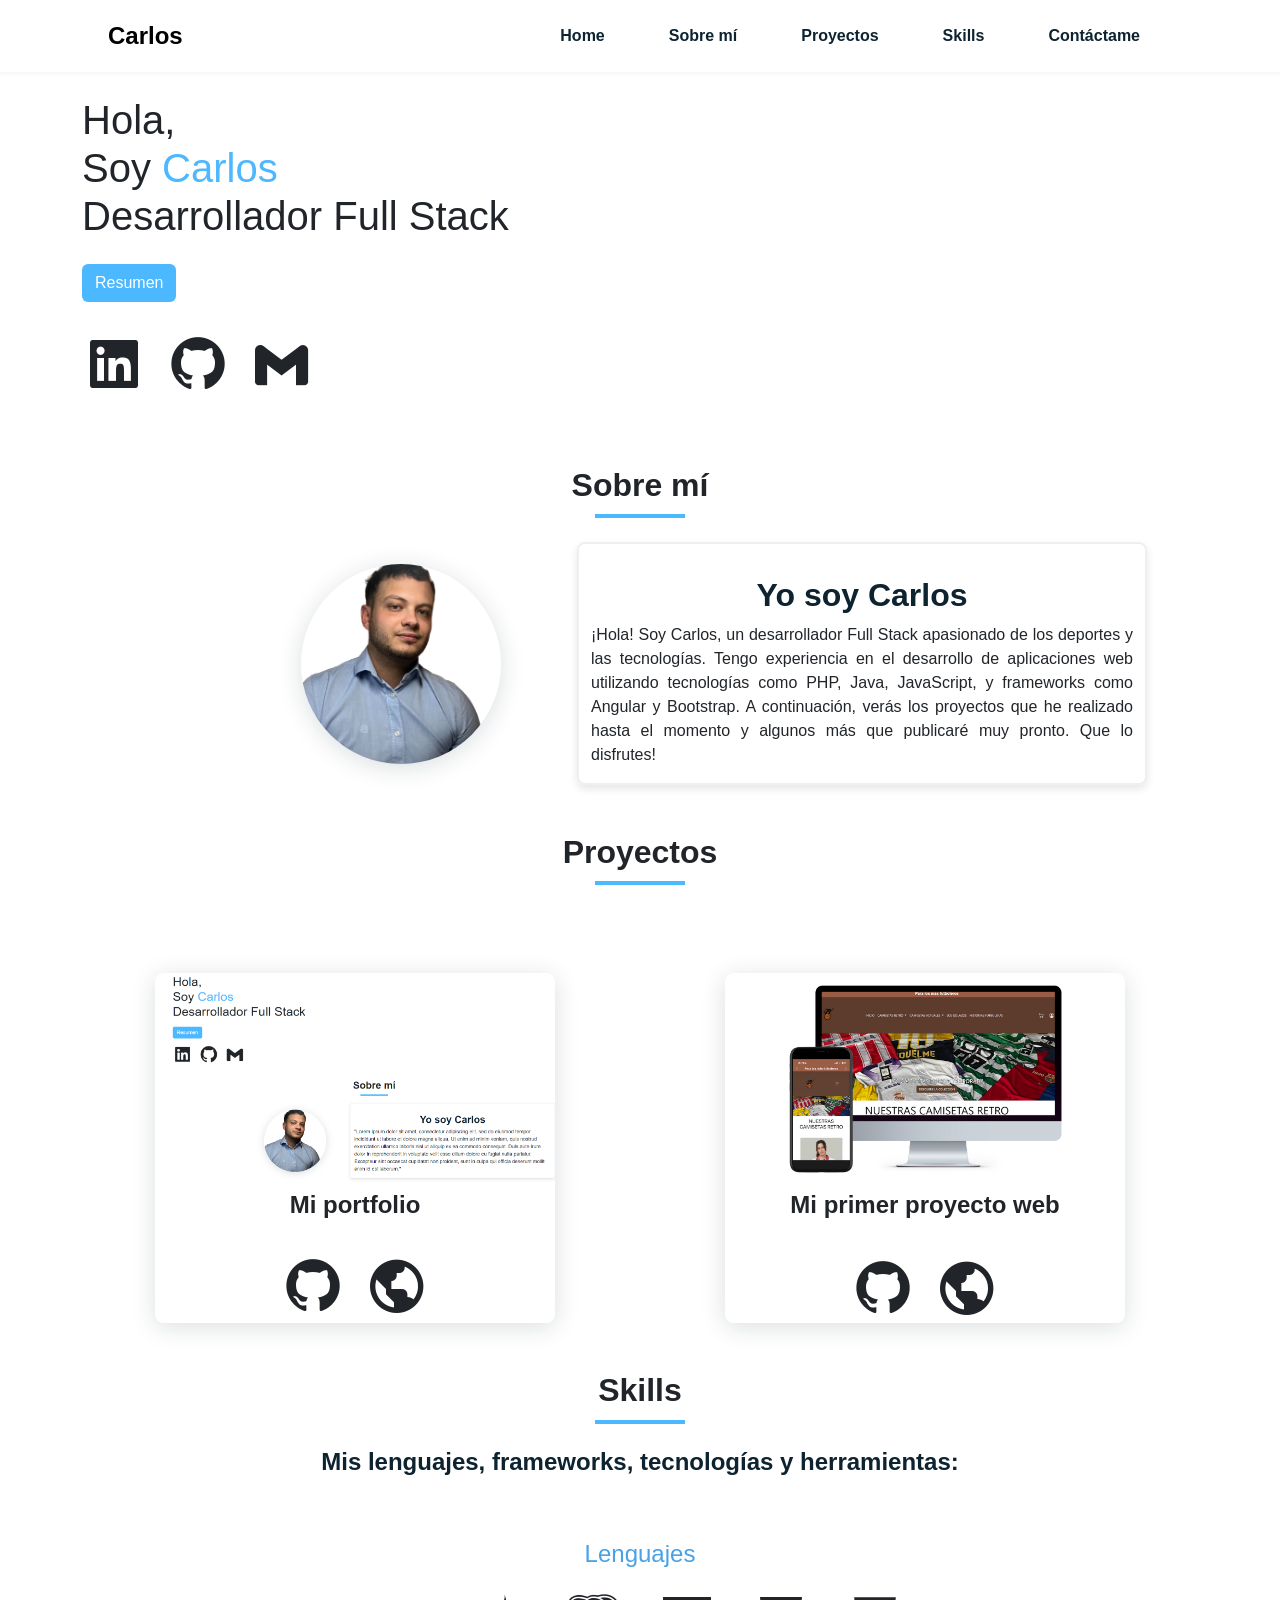
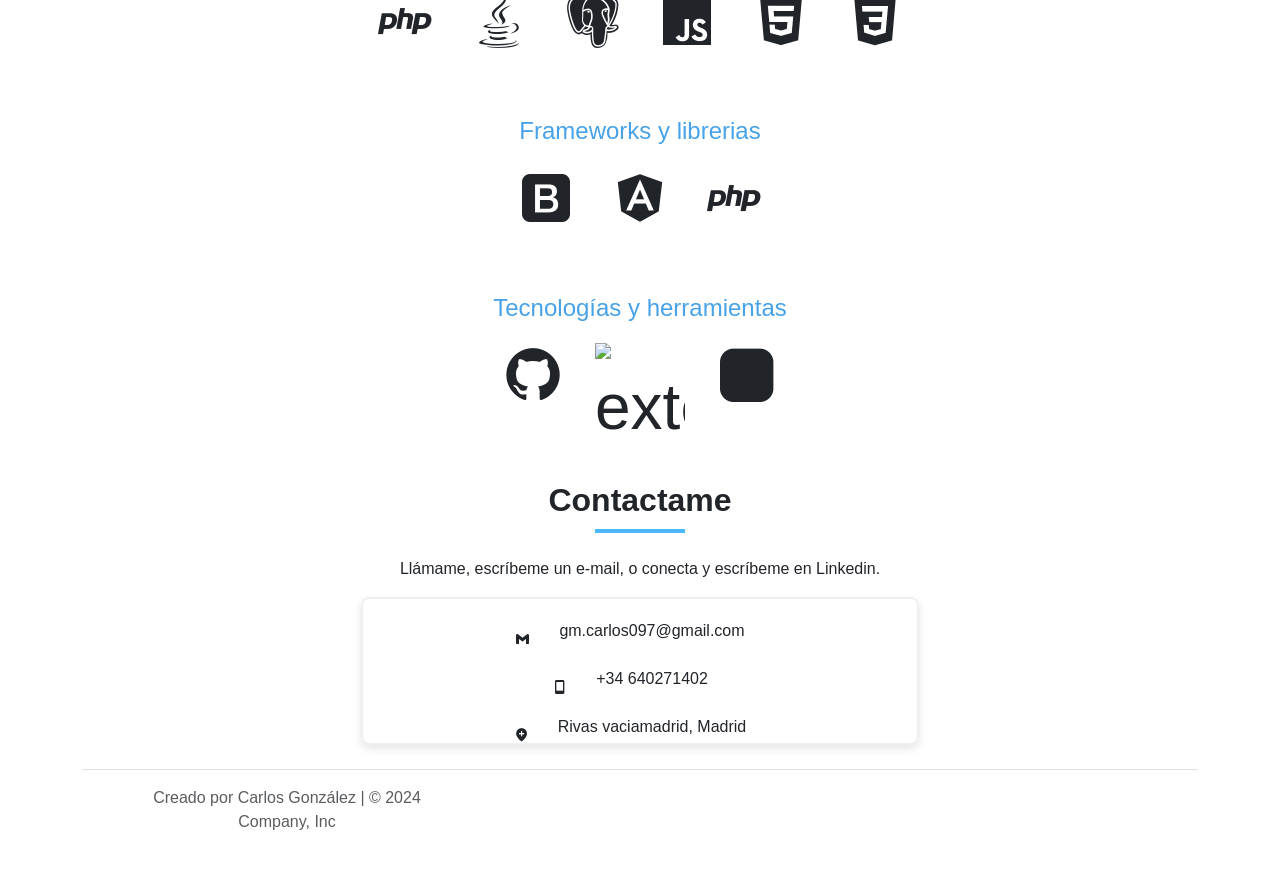
==== index.html @ 75ba04c6 "Mi portfolio donde podeis conocer más sobre mi" ====
<!DOCTYPE html>
<html lang="es">
<head>
  <meta charset="UTF-8">
  <meta name="viewport" content="width=device-width, initial-scale=1.0">
  <title>Mi Portafolio</title>
  <!-- Bootstrap CSS local -->
  <link rel="stylesheet" href="css/bootstrap.min.css">
  <link href="https://cdn.jsdelivr.net/npm/bootstrap@5.3.3/dist/css/bootstrap.min.css" rel="stylesheet" integrity="sha384-QWTKZyjpPEjISv5WaRU9OFeRpok6YctnYmDr5pNlyT2bRjXh0JMhjY6hW+ALEwIH" crossorigin="anonymous">
  <script src="https://cdn.jsdelivr.net/npm/bootstrap@5.3.3/dist/js/bootstrap.bundle.min.js" integrity="sha384-YvpcrYf0tY3lHB60NNkmXc5s9fDVZLESaAA55NDzOxhy9GkcIdslK1eN7N6jIeHz" crossorigin="anonymous"></script>
  <script src="https://code.jquery.com/jquery-3.6.0.min.js"></script>
  <!-- Tu archivo de estilos personalizados -->
  <link rel="stylesheet" href="css/style.css">
</head>
<body>
  <!-- Barra de navegación -->
  <nav class="navbar navbar-expand-lg navbar-light bg-light ">
    <div class="container-fluid header">
      <a class="navbar-brand " href="index.php">Carlos</a>   
      <!-- Enlaces de navegación (a la derecha) -->
      <div class="collapse navbar-collapse " id="navbarNav">
        <ul class="navbar-nav ms-auto">
          <li class="nav-item">
            <a class="nav-link" href="#home">Home</a>
            <div class="underline"></div>
          </li>
          <li class="nav-item">
            <a class="nav-link" href="#sobreMi">Sobre mí</a>
            <div class="underline"></div>
          </li>
          <li class="nav-item">
            <a class="nav-link" href="#proyectos">Proyectos</a>
            <div class="underline"></div>
          </li>
          <li class="nav-item">
            <a class="nav-link" href="#skills">Skills</a>
            <div class="underline"></div>
          </li>
          <li class="nav-item">
            <a class="nav-link" href="#contacto">Contáctame</a>
            <div class="underline"></div>
          </li>
        </ul>
      </div>
    </div>
  </nav>
  <!-- Archivo JS personalizado -->
  <script src="js/script.js"></script>
</body>
</html>
<!DOCTYPE html>
<html lang="en">
<head>
    <meta charset="UTF-8">
    <meta name="viewport" content="width=device-width, initial-scale=1.0">
    <title>Mi Portafolio</title>
    <!-- Bootstrap CSS local -->
    <link rel="stylesheet" href="css/bootstrap.min.css">
    <link href="https://cdn.jsdelivr.net/npm/bootstrap@5.3.3/dist/css/bootstrap.min.css" rel="stylesheet" integrity="sha384-QWTKZyjpPEjISv5WaRU9OFeRpok6YctnYmDr5pNlyT2bRjXh0JMhjY6hW+ALEwIH" crossorigin="anonymous">
    <script src="https://cdn.jsdelivr.net/npm/bootstrap@5.3.3/dist/js/bootstrap.bundle.min.js" integrity="sha384-YvpcrYf0tY3lHB60NNkmXc5s9fDVZLESaAA55NDzOxhy9GkcIdslK1eN7N6jIeHz" crossorigin="anonymous"></script>
    <script src="https://code.jquery.com/jquery-3.6.0.min.js"></script>
    <link href='https://unpkg.com/boxicons@2.1.4/css/boxicons.min.css' rel='stylesheet'>
    <!-- AOS CSS sin integridad -->
    <link rel="stylesheet" href="https://cdnjs.cloudflare.com/ajax/libs/aos/2.3.4/aos.css" crossorigin="anonymous" />
    <!-- AOS JS sin integridad -->
    <script src="https://cdnjs.cloudflare.com/ajax/libs/aos/2.3.4/aos.js" crossorigin="anonymous"></script>
    <!-- Tu archivo de estilos personalizados -->
    <link rel="stylesheet" href="css/style.css">
    <link rel="icon" href="img/icono.png" type="image/png" sizes="32x32">
</head>
<body>
    <div>
        <div data-aos="fade-down" data-aos-duration="1500" class="container mt-4 " id="home">
            <h1>Hola, <br> Soy <span style="color: #4CB8FF">Carlos</span> <br> Desarrollador Full Stack</h1>
            <!-- Aquí va mi foto -->
             
            <a href="https://drive.google.com/file/d/1gRK5ilEmes1ge5rGqLaGsGFJFVUK6unw/view?usp=drive_link" target="_blank"><button class="btn btn-home mt-3">Resumen</button></a>
            <div class="icons-container">
                <div class="icon">
                <a href="https://www.linkedin.com/in/carlosgonzalezmorgado/" target="_blank"><i class='bx bxl-linkedin-square'></i></a>  
                </div>
                <div class="icon">
                    <a href="https://github.com/carlostort23" target="_blank"><i class='bx bxl-github'></i></a>
                </div>
                <div class="icon">
                    <a href="https://mail.google.com/mail/u/0/?fs=1&tf=cm&to=gm.carlos097@gmail.com" target="_blank"><i class='bx bxl-gmail'></i></a>
                </div>
            </div>   
        </div>

        <div data-aos="fade-down" data-aos-duration="1500" class="container mt-5" id="sobreMi">
            <h2 class="">Sobre mí</h2>
            <div class="underline1 mb-4"></div>
            
            <div  data-aos="zoom-in" class="row mt-2">
                <div class="col-md-5 d-flex align-items-center about__img">
                    <img src="img/foto.png" alt="Imagen sobre mí" class="about__img">
                </div>
                <div class="col-md-7 sobreMi">
                    <h2 class="sobre-titulo">Yo soy Carlos</h2>
                    <p class="sobre-texto">¡Hola! Soy Carlos, un desarrollador Full Stack apasionado de los deportes y las tecnologías. Tengo experiencia en el desarrollo de aplicaciones web utilizando tecnologías como PHP, Java, JavaScript, y frameworks como Angular y Bootstrap. A continuación, verás los proyectos que he realizado hasta el momento y algunos más que publicaré muy pronto. Que lo disfrutes!</p>
                </div>
            </div>
        </div>

        <div class="container mt-5" id="proyectos">
            <h2 data-aos="fade-down" data-aos-duration="1500" class="">Proyectos</h2>
            <div class="underline1 mb-4"></div>

            <div data-aos="fade-down" data-aos-duration="1500" class="row">
                <div class="projects__links col-md-6">
                        <img src="img/portafolio.png" class="img-proyectos img-fluid">
                    <div class="titulo-proyecto mt-2">
                        <h2 class="titulo-proyecto">Mi portfolio</h2>
                    </div>
                    <div class="icons-container2">
                        <div class="icon mt-1">
                            <a href="https://github.com/carlostort23/mi-portfolio" target="_blank"><i class='bx bxl-github'></i></a>
                        </div> 
                        <div class="icon mt-1">
                            <a href="http://s1021586291.mialojamiento.es/" target="_blank"><i class='bx bx-world'></i></a> 
                        </div> 
                    </div>
                </div>
                <div class="projects__links col-md-6">
                        <img src="img/proyectoTienda.png" class="img-proyectos img-fluid">
                    <div class="titulo-proyecto mt-2">
                        <h2 class="titulo-proyecto">Mi primer proyecto web</h2>
                    </div>
                    <div class="icons-container2">
                        <div class="icon mt-3">
                            <i class='bx bxl-github'></i>
                        </div> 
                        <div class="icon mt-3">
                            <i class='bx bx-world'></i>
                        </div> 
                    </div>
                </div>
            </div>
        </div>

        <div class="container mt-5" id="skills">
            <h2 data-aos="fade-down" data-aos-duration="1500" class="">Skills</h2>
            <div class="underline1 mb-4"></div>
            <h2 data-aos="fade-down" data-aos-duration="1500" class="skill-subtitle">Mis lenguajes, frameworks, tecnologías y herramientas:</h2>

            <div class="skill-tittle mt-3">
                <h3 data-aos="fade-down" data-aos-duration="1500">Lenguajes</h3>

                <div data-aos="fade-down" data-aos-duration="1500" class="icons-container-skills">
                    <div class="icon">
                        <i class='bx bxl-php'></i>
                        <span class="skill-name" style="display: none;">PHP</span>
                    </div>
                    <div class="icon">
                        <i class='bx bxl-java' ></i>
                        <span class="skill-name" style="display: none;">Java</span>
                    </div>
                    <div class="icon">
                        <i class='bx bxl-postgresql' ></i>
                        <span class="skill-name" style="display: none;">SQL</span>
                    </div>
                    <div class="icon">
                        <i class='bx bxl-javascript' ></i>
                        <span class="skill-name" style="display: none;">JavaScript</span>
                    </div>
                    <div class="icon">
                        <i class='bx bxl-html5' ></i>
                        <span class="skill-name" style="display: none;">HTML 5</span>
                    </div>
                    <div class="icon">
                        <i class='bx bxl-css3' ></i>
                        <span class="skill-name" style="display: none;">CSS</span>
                    </div>
                </div>
            </div>

            <div class="skill-tittle mt-3">
                <h3 data-aos="fade-down" data-aos-duration="1500">Frameworks y librerias</h3>
                <div data-aos="fade-down" data-aos-duration="1500" class="icons-container-skills">
                    <div class="icon">
                        <i class='bx bxl-bootstrap' ></i>
                        <span class="skill-name" style="display: none;">Bootstrap</span>
                    </div>
                    <div class="icon">
                        <i class='bx bxl-angular' ></i>
                        <span class="skill-name" style="display: none;">Angular</span>
                    </div>
                    <div class="icon">
                        <i class='bx bxl-php'></i>
                        <span class="skill-name" style="display: none;">Composer</span>
                    </div>
                </div>
            </div>

            <div class="skill-tittle mt-3">
                <h3 data-aos="fade-down" data-aos-duration="1500">Tecnologías y herramientas</h3>
                <div data-aos="fade-down" data-aos-duration="1500" class="icons-container-skills">
                    <div class="icon">
                        <i class='bx bxl-github'></i>
                        <span class="skill-name" style="display: none;">GitHub</span>
                    </div>
                    <div class="icon">
                        <img width="90" height="90" src="https://img.icons8.com/external-tal-revivo-bold-tal-revivo/96/external-npm-a-package-manager-for-the-javascript-programming-language-logo-bold-tal-revivo.png" alt="external-npm-a-package-manager-for-the-javascript-programming-language-logo-bold-tal-revivo"/>
                        <span class="skill-name" style="display: none;">npm</span>
                    </div>
                    <div class="icon">
                        <i class='bx bxs-square-rounded'></i>
                        <span class="skill-name" style="display: none;">NetiflyApp</span>
                    </div>
                </div>
            </div>
        </div>

        <div data-aos="fade-down" data-aos-duration="1500" class="container mt-5" id="contacto">
            <h2 class="">Contactame</h2>
            <div class="underline1 mb-4"></div>
            <div class="contact">
                <p>Llámame, escríbeme un e-mail, o conecta y escríbeme en Linkedin.</p>
                <div class="sobre-contacto">
                    <div>
                    <i class='bx bxl-gmail'></i>
                    <p class="text-contact"><a href="https://mail.google.com/mail/u/0/?fs=1&tf=cm&to=gm.carlos097@gmail.com" target="_blank">gm.carlos097@gmail.com</a></p>
                    </div>
                    <div>
                    <i class='bx bx-mobile'></i>
                    <p class="text-contact">+34 640271402</p>
                    </div>
                    <div>
                    <i class='bx bxs-location-plus'></i>
                    <p class="text-contact">Rivas vaciamadrid, Madrid</p>
                    </div>  
                </div>
                </div>         
        </div>
    </div>
    <script src="https://cdnjs.cloudflare.com/ajax/libs/aos/2.3.4/aos.js" integrity="sha512-GpJdL2lcKCFZj9gEZU7RbbgMFQwTBpgy1bCO4NhqjOcK5pHgGrYPBpjlW/fL/NrdPAtX2/OsCnp0AesSZpt9w==" crossorigin="anonymous" referrerpolicy="no-referrer"></script>
        <script>
        AOS.init();
    </script>
</body>
<div class="container">
    <footer class="d-flex flex-wrap justify-content-between align-items-center py-3 my-4 border-top">
      <div class="col-md-4 d-flex align-items-center">
        <a href="/" class="mb-3 me-2 mb-md-0 text-body-secondary text-decoration-none lh-1">
          <svg class="bi" width="30" height="24"><use xlink:href="#bootstrap"></use></svg>
        </a>
        <span class="mb-3 mb-md-0 text-body-secondary text-center">Creado por Carlos González | © 2024 Company, Inc</span>
      </div>
  
      <ul class="nav col-md-4 justify-content-end list-unstyled d-flex">
        <li class="ms-3"><a class="text-body-secondary" href="#"><svg class="bi" width="24" height="24"><use xlink:href="#twitter"></use></svg></a></li>
        <li class="ms-3"><a class="text-body-secondary" href="#"><svg class="bi" width="24" height="24"><use xlink:href="#instagram"></use></svg></a></li>
        <li class="ms-3"><a class="text-body-secondary" href="#"><svg class="bi" width="24" height="24"><use xlink:href="#facebook"></use></svg></a></li>
      </ul>
    </footer>
  </div>
</html>
---- css/style.css ----
body {
  font-family: 'Poppins', sans-serif;
  margin-left: 4rem;
  margin-right: 4rem;
}

.header {
  width: 100%;
  height: 4.5rem;
  position: fixed;
  top: 0;
  left: 0;
  z-index: 100;
  background-color: #fff;
  box-shadow: 0 1px 4px rgba(146, 161, 176, 0.15);
}

.navbar-brand{
  margin-left: 6rem;
}

.navbar-collapse {
  margin-right: 6rem;
}

@media screen and (min-width: 768px) {
  .navbar {
      height: 4.5rem;
  }
}

.navbar .nav-link {
  font-family: 'Poppins', sans-serif;
  font-weight: 600; 
}

.navbar-brand {
  font-family: 'Poppins', sans-serif;
  font-weight: 600; 
}

.navbar-light .navbar-nav .nav-link {
    color: #0D2330;
  }
  
  .navbar-light .navbar-nav .nav-link:hover {
    color: #4CB8FF;
  }
  
  .navbar-brand {
    font-size: 1.5rem;
    font-weight: bold;
  }

.nav-item {
  position: relative;
  margin: 1.5rem;
}

.underline {
  position: absolute;
  bottom: 0;
  left: 0;
  width: 0;
  height: 2px;
  background-color: #4CB8FF;
  transition: width 0.3s ease; 
}

.underline1 {
  width: 90px; 
  justify-content: center;
  height: 4px; 
  background-color: #4CB8FF; 
  margin: 10px auto; 
}

.nav-item:hover .underline {
  width: 100%; 
}

.bg-light{
  background-color: #f8f9fa !important; 
  width: calc(100% + 80px); 
  margin: 0 -40px; 
  box-sizing: border-box;
}

.btn-home{
  background-color:#4CB8FF;
  color:#fff;
}

.btn-home:hover{
  background-color:#47A2E8;
  color: #fff;
  box-shadow: 0 6px 12px rgba(0, 0, 0, 0.3);
}

.icons-container {
  display: flex;
  justify-content:flex-start; 
  gap: 20px; 
  margin-top: 20px;
}

.icons-container2 {
  display: flex;
  justify-content:center; 
  gap: 20px; 
  margin-top: 20px;
}

.icon {
  display: flex;
  flex-direction: column;
  align-items: center; 
  font-size: 4rem; 
}

.icon svg {
  height: 80px;
  width: 80px;
}

.icon:hover {
  color: #47A2E8; 
  transform: scale(1.2); 
}

#sobreMi h2 {
  text-align: center; 
  font-weight: bold;
}

#contacto h2 {
  text-align: center; 
  font-weight: bold;
}

#skills h2 {
  text-align: center; 
  font-weight: bold;
}

#proyectos h2 {
  text-align: center; 
  font-weight: bold;
}

.about__img img {
  width: 200px;
  height: 200px;
  box-shadow: 0 4px 25px rgba(14, 36, 49, 0.15);
  border-radius: 50%;
  object-fit: cover;
}

.about__img {
  display: flex;
  justify-content: flex-end;
  margin-right: 2rem;
}

.sobreMi{
  width: 50%;
  height: 30%;

}

.sobreMi h2 {
  font-size: 2rem;
  margin-top: 2rem;
  color: #0D2330;
}

.sobreMi {
  border: 2px solid #edf0f3; 
  border-radius: 8px; 
  box-shadow: 0 4px 8px rgba(0, 0, 0, 0.1); 
}

@media only screen and (max-width: 768px) {
  .sobreMi {
      border: 1px solid #edf0f3; /* Cambia el grosor del borde para móviles */
      border-radius: 4px; /* Reduce el radio del borde */
      box-shadow: 0 2px 4px rgba(0, 0, 0, 0.1); /* Suaviza la sombra en móviles */
  }
}

.projects__links {
  box-shadow: 0 4px 25px rgba(14, 36, 49, 0.15);
  border-radius: 0.55rem;
  overflow: hidden;
  width: 400px;
  height: 350px;
  margin: 0 auto;
  margin-top: 4rem;
}

.skill-subtitle{
  font-size: 1.5rem;
  color: #0D2330;
}

.skill-tittle h3{
  color: #47A2E8;
  text-align: center;
  font-size: 1.5rem;
  margin-top: 4rem;
}

.icons {
  width: 80px;
  height: 80px;

}

.icon img:hover {
  transform: scale(1.1); 
}

.icons-container-skills {
  display: flex;
  justify-content: center; 
  gap: 30px; 
  margin-top: 20px;
}

.skill-name {
  font-size: 14px;
  margin-top: 5px;
  color: #0D2330; 
}

.tech-tittle{
  color: #47A2E8;
  text-align: center;
  font-size: 1.5rem;
  margin-top: 4rem !important;
}

.sobre-texto{
  text-align: justify;
}

.contact {
  text-align: center; 
  display: flex;
  flex-direction: column; 
  align-items: center; 
}

.sobre-contacto {
  display: flex; 
  flex-direction: column; 
  align-items: center; 
  border: 2px solid #edf0f3; 
  border-radius: 8px; 
  box-shadow: 0 4px 8px rgba(0, 0, 0, 0.1); 
  width: 50%;
  
}

.sobre-contacto div {
  display: flex; 
  align-items: center; 
  margin-bottom: -2rem; 
}

.sobre-contacto i {
  margin-right: 0.5rem; 
}

.text-contact {
  padding: 20px; 
}

.footer {
  background-color: #0D2330;
  height: auto;
}

.img-proyectos{
    width: 100%;
    height: 60%;
    object-fit: cover;
    padding: 0;
    margin: 4px auto;
    display: block;
}

.titulo-proyecto{
  font-size: 1.5rem;
}

.projects__links .img-proyectos {
  flex-shrink: 1 !important; 
  width: auto !important; 
  max-width: none !important; 
  margin-top: 0 !important; 
  padding-left: 0 !important; 
  padding-right: 0 !important;
}

a {
  color: inherit; 
  text-decoration: none; 
}

.projects__links {
  transition: transform 0.3s ease; 
}

.projects__links:hover {
  transform: scale(1.05); 
}
---- css/style.css ----
body {
  font-family: 'Poppins', sans-serif;
  margin-left: 4rem;
  margin-right: 4rem;
}

.header {
  width: 100%;
  height: 4.5rem;
  position: fixed;
  top: 0;
  left: 0;
  z-index: 100;
  background-color: #fff;
  box-shadow: 0 1px 4px rgba(146, 161, 176, 0.15);
}

.navbar-brand{
  margin-left: 6rem;
}

.navbar-collapse {
  margin-right: 6rem;
}

@media screen and (min-width: 768px) {
  .navbar {
      height: 4.5rem;
  }
}

.navbar .nav-link {
  font-family: 'Poppins', sans-serif;
  font-weight: 600; 
}

.navbar-brand {
  font-family: 'Poppins', sans-serif;
  font-weight: 600; 
}

.navbar-light .navbar-nav .nav-link {
    color: #0D2330;
  }
  
  .navbar-light .navbar-nav .nav-link:hover {
    color: #4CB8FF;
  }
  
  .navbar-brand {
    font-size: 1.5rem;
    font-weight: bold;
  }

.nav-item {
  position: relative;
  margin: 1.5rem;
}

.underline {
  position: absolute;
  bottom: 0;
  left: 0;
  width: 0;
  height: 2px;
  background-color: #4CB8FF;
  transition: width 0.3s ease; 
}

.underline1 {
  width: 90px; 
  justify-content: center;
  height: 4px; 
  background-color: #4CB8FF; 
  margin: 10px auto; 
}

.nav-item:hover .underline {
  width: 100%; 
}

.bg-light{
  background-color: #f8f9fa !important; 
  width: calc(100% + 80px); 
  margin: 0 -40px; 
  box-sizing: border-box;
}

.btn-home{
  background-color:#4CB8FF;
  color:#fff;
}

.btn-home:hover{
  background-color:#47A2E8;
  color: #fff;
  box-shadow: 0 6px 12px rgba(0, 0, 0, 0.3);
}

.icons-container {
  display: flex;
  justify-content:flex-start; 
  gap: 20px; 
  margin-top: 20px;
}

.icons-container2 {
  display: flex;
  justify-content:center; 
  gap: 20px; 
  margin-top: 20px;
}

.icon {
  display: flex;
  flex-direction: column;
  align-items: center; 
  font-size: 4rem; 
}

.icon svg {
  height: 80px;
  width: 80px;
}

.icon:hover {
  color: #47A2E8; 
  transform: scale(1.2); 
}

#sobreMi h2 {
  text-align: center; 
  font-weight: bold;
}

#contacto h2 {
  text-align: center; 
  font-weight: bold;
}

#skills h2 {
  text-align: center; 
  font-weight: bold;
}

#proyectos h2 {
  text-align: center; 
  font-weight: bold;
}

.about__img img {
  width: 200px;
  height: 200px;
  box-shadow: 0 4px 25px rgba(14, 36, 49, 0.15);
  border-radius: 50%;
  object-fit: cover;
}

.about__img {
  display: flex;
  justify-content: flex-end;
  margin-right: 2rem;
}

.sobreMi{
  width: 50%;
  height: 30%;

}

.sobreMi h2 {
  font-size: 2rem;
  margin-top: 2rem;
  color: #0D2330;
}

.sobreMi {
  border: 2px solid #edf0f3; 
  border-radius: 8px; 
  box-shadow: 0 4px 8px rgba(0, 0, 0, 0.1); 
}

@media only screen and (max-width: 768px) {
  .sobreMi {
      border: 1px solid #edf0f3; /* Cambia el grosor del borde para móviles */
      border-radius: 4px; /* Reduce el radio del borde */
      box-shadow: 0 2px 4px rgba(0, 0, 0, 0.1); /* Suaviza la sombra en móviles */
  }
}

.projects__links {
  box-shadow: 0 4px 25px rgba(14, 36, 49, 0.15);
  border-radius: 0.55rem;
  overflow: hidden;
  width: 400px;
  height: 350px;
  margin: 0 auto;
  margin-top: 4rem;
}

.skill-subtitle{
  font-size: 1.5rem;
  color: #0D2330;
}

.skill-tittle h3{
  color: #47A2E8;
  text-align: center;
  font-size: 1.5rem;
  margin-top: 4rem;
}

.icons {
  width: 80px;
  height: 80px;

}

.icon img:hover {
  transform: scale(1.1); 
}

.icons-container-skills {
  display: flex;
  justify-content: center; 
  gap: 30px; 
  margin-top: 20px;
}

.skill-name {
  font-size: 14px;
  margin-top: 5px;
  color: #0D2330; 
}

.tech-tittle{
  color: #47A2E8;
  text-align: center;
  font-size: 1.5rem;
  margin-top: 4rem !important;
}

.sobre-texto{
  text-align: justify;
}

.contact {
  text-align: center; 
  display: flex;
  flex-direction: column; 
  align-items: center; 
}

.sobre-contacto {
  display: flex; 
  flex-direction: column; 
  align-items: center; 
  border: 2px solid #edf0f3; 
  border-radius: 8px; 
  box-shadow: 0 4px 8px rgba(0, 0, 0, 0.1); 
  width: 50%;
  
}

.sobre-contacto div {
  display: flex; 
  align-items: center; 
  margin-bottom: -2rem; 
}

.sobre-contacto i {
  margin-right: 0.5rem; 
}

.text-contact {
  padding: 20px; 
}

.footer {
  background-color: #0D2330;
  height: auto;
}

.img-proyectos{
    width: 100%;
    height: 60%;
    object-fit: cover;
    padding: 0;
    margin: 4px auto;
    display: block;
}

.titulo-proyecto{
  font-size: 1.5rem;
}

.projects__links .img-proyectos {
  flex-shrink: 1 !important; 
  width: auto !important; 
  max-width: none !important; 
  margin-top: 0 !important; 
  padding-left: 0 !important; 
  padding-right: 0 !important;
}

a {
  color: inherit; 
  text-decoration: none; 
}

.projects__links {
  transition: transform 0.3s ease; 
}

.projects__links:hover {
  transform: scale(1.05); 
}
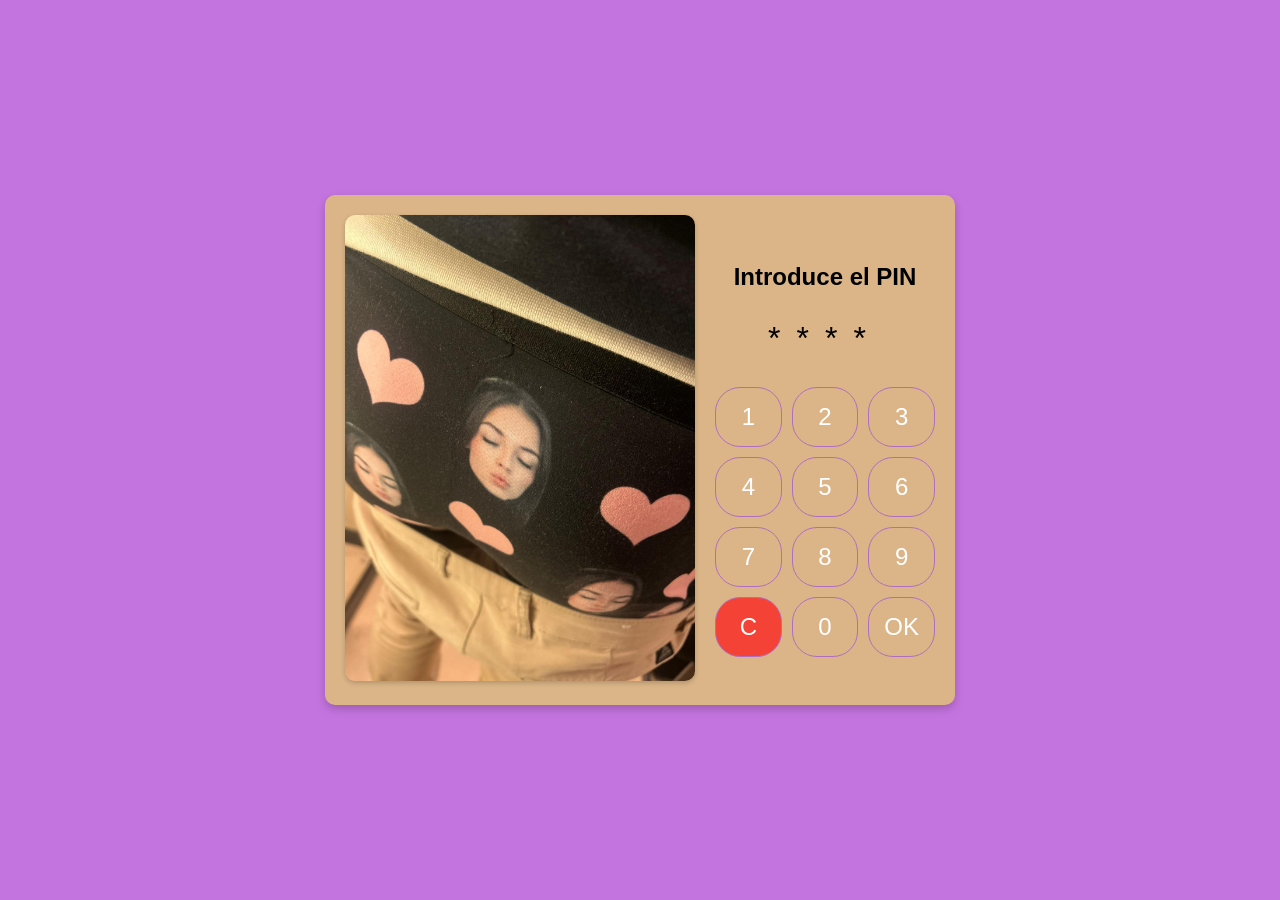
==== commit 0c66fffd: "Add files via upload" ====
--- a/index.html
+++ b/index.html
@@ -1,258 +1,157 @@
-<!DOCTYPE html>
-<html lang="es">
-<head>
-  <meta charset="UTF-8">
-  <meta name="viewport" content="width=device-width, initial-scale=1.0">
-  <title>Mi Portafolio</title>
-  <!-- Bootstrap CSS local -->
-  <link rel="stylesheet" href="css/bootstrap.min.css">
-  <link href="https://cdn.jsdelivr.net/npm/bootstrap@5.3.3/dist/css/bootstrap.min.css" rel="stylesheet" integrity="sha384-QWTKZyjpPEjISv5WaRU9OFeRpok6YctnYmDr5pNlyT2bRjXh0JMhjY6hW+ALEwIH" crossorigin="anonymous">
-  <script src="https://cdn.jsdelivr.net/npm/bootstrap@5.3.3/dist/js/bootstrap.bundle.min.js" integrity="sha384-YvpcrYf0tY3lHB60NNkmXc5s9fDVZLESaAA55NDzOxhy9GkcIdslK1eN7N6jIeHz" crossorigin="anonymous"></script>
-  <script src="https://code.jquery.com/jquery-3.6.0.min.js"></script>
-  <!-- Tu archivo de estilos personalizados -->
-  <link rel="stylesheet" href="css/style.css">
-</head>
-<body>
-  <!-- Barra de navegación -->
-  <nav class="navbar navbar-expand-lg navbar-light bg-light ">
-    <div class="container-fluid header">
-      <a class="navbar-brand " href="index.php">Carlos</a>   
-      <!-- Enlaces de navegación (a la derecha) -->
-      <div class="collapse navbar-collapse " id="navbarNav">
-        <ul class="navbar-nav ms-auto">
-          <li class="nav-item">
-            <a class="nav-link" href="#home">Home</a>
-            <div class="underline"></div>
-          </li>
-          <li class="nav-item">
-            <a class="nav-link" href="#sobreMi">Sobre mí</a>
-            <div class="underline"></div>
-          </li>
-          <li class="nav-item">
-            <a class="nav-link" href="#proyectos">Proyectos</a>
-            <div class="underline"></div>
-          </li>
-          <li class="nav-item">
-            <a class="nav-link" href="#skills">Skills</a>
-            <div class="underline"></div>
-          </li>
-          <li class="nav-item">
-            <a class="nav-link" href="#contacto">Contáctame</a>
-            <div class="underline"></div>
-          </li>
-        </ul>
-      </div>
-    </div>
-  </nav>
-  <!-- Archivo JS personalizado -->
-  <script src="js/script.js"></script>
-</body>
-</html>
-<!DOCTYPE html>
-<html lang="en">
-<head>
-    <meta charset="UTF-8">
-    <meta name="viewport" content="width=device-width, initial-scale=1.0">
-    <title>Mi Portafolio</title>
-    <!-- Bootstrap CSS local -->
-    <link rel="stylesheet" href="css/bootstrap.min.css">
-    <link href="https://cdn.jsdelivr.net/npm/bootstrap@5.3.3/dist/css/bootstrap.min.css" rel="stylesheet" integrity="sha384-QWTKZyjpPEjISv5WaRU9OFeRpok6YctnYmDr5pNlyT2bRjXh0JMhjY6hW+ALEwIH" crossorigin="anonymous">
-    <script src="https://cdn.jsdelivr.net/npm/bootstrap@5.3.3/dist/js/bootstrap.bundle.min.js" integrity="sha384-YvpcrYf0tY3lHB60NNkmXc5s9fDVZLESaAA55NDzOxhy9GkcIdslK1eN7N6jIeHz" crossorigin="anonymous"></script>
-    <script src="https://code.jquery.com/jquery-3.6.0.min.js"></script>
-    <link href='https://unpkg.com/boxicons@2.1.4/css/boxicons.min.css' rel='stylesheet'>
-    <!-- AOS CSS sin integridad -->
-    <link rel="stylesheet" href="https://cdnjs.cloudflare.com/ajax/libs/aos/2.3.4/aos.css" crossorigin="anonymous" />
-    <!-- AOS JS sin integridad -->
-    <script src="https://cdnjs.cloudflare.com/ajax/libs/aos/2.3.4/aos.js" crossorigin="anonymous"></script>
-    <!-- Tu archivo de estilos personalizados -->
-    <link rel="stylesheet" href="css/style.css">
-    <link rel="icon" href="img/icono.png" type="image/png" sizes="32x32">
-</head>
-<body>
-    <div>
-        <div data-aos="fade-down" data-aos-duration="1500" class="container mt-4 " id="home">
-            <h1>Hola, <br> Soy <span style="color: #4CB8FF">Carlos</span> <br> Desarrollador Full Stack</h1>
-            <!-- Aquí va mi foto -->
-             
-            <a href="https://drive.google.com/file/d/1gRK5ilEmes1ge5rGqLaGsGFJFVUK6unw/view?usp=drive_link" target="_blank"><button class="btn btn-home mt-3">Resumen</button></a>
-            <div class="icons-container">
-                <div class="icon">
-                <a href="https://www.linkedin.com/in/carlosgonzalezmorgado/" target="_blank"><i class='bx bxl-linkedin-square'></i></a>  
-                </div>
-                <div class="icon">
-                    <a href="https://github.com/carlostort23" target="_blank"><i class='bx bxl-github'></i></a>
-                </div>
-                <div class="icon">
-                    <a href="https://mail.google.com/mail/u/0/?fs=1&tf=cm&to=gm.carlos097@gmail.com" target="_blank"><i class='bx bxl-gmail'></i></a>
-                </div>
-            </div>   
-        </div>
-
-        <div data-aos="fade-down" data-aos-duration="1500" class="container mt-5" id="sobreMi">
-            <h2 class="">Sobre mí</h2>
-            <div class="underline1 mb-4"></div>
-            
-            <div  data-aos="zoom-in" class="row mt-2">
-                <div class="col-md-5 d-flex align-items-center about__img">
-                    <img src="img/foto.png" alt="Imagen sobre mí" class="about__img">
-                </div>
-                <div class="col-md-7 sobreMi">
-                    <h2 class="sobre-titulo">Yo soy Carlos</h2>
-                    <p class="sobre-texto">¡Hola! Soy Carlos, un desarrollador Full Stack apasionado de los deportes y las tecnologías. Tengo experiencia en el desarrollo de aplicaciones web utilizando tecnologías como PHP, Java, JavaScript, y frameworks como Angular y Bootstrap. A continuación, verás los proyectos que he realizado hasta el momento y algunos más que publicaré muy pronto. Que lo disfrutes!</p>
-                </div>
-            </div>
-        </div>
-
-        <div class="container mt-5" id="proyectos">
-            <h2 data-aos="fade-down" data-aos-duration="1500" class="">Proyectos</h2>
-            <div class="underline1 mb-4"></div>
-
-            <div data-aos="fade-down" data-aos-duration="1500" class="row">
-                <div class="projects__links col-md-6">
-                        <img src="img/portafolio.png" class="img-proyectos img-fluid">
-                    <div class="titulo-proyecto mt-2">
-                        <h2 class="titulo-proyecto">Mi portfolio</h2>
-                    </div>
-                    <div class="icons-container2">
-                        <div class="icon mt-1">
-                            <a href="https://github.com/carlostort23/mi-portfolio" target="_blank"><i class='bx bxl-github'></i></a>
-                        </div> 
-                        <div class="icon mt-1">
-                            <a href="http://s1021586291.mialojamiento.es/" target="_blank"><i class='bx bx-world'></i></a> 
-                        </div> 
-                    </div>
-                </div>
-                <div class="projects__links col-md-6">
-                        <img src="img/proyectoTienda.png" class="img-proyectos img-fluid">
-                    <div class="titulo-proyecto mt-2">
-                        <h2 class="titulo-proyecto">Mi primer proyecto web</h2>
-                    </div>
-                    <div class="icons-container2">
-                        <div class="icon mt-3">
-                            <i class='bx bxl-github'></i>
-                        </div> 
-                        <div class="icon mt-3">
-                            <i class='bx bx-world'></i>
-                        </div> 
-                    </div>
-                </div>
-            </div>
-        </div>
-
-        <div class="container mt-5" id="skills">
-            <h2 data-aos="fade-down" data-aos-duration="1500" class="">Skills</h2>
-            <div class="underline1 mb-4"></div>
-            <h2 data-aos="fade-down" data-aos-duration="1500" class="skill-subtitle">Mis lenguajes, frameworks, tecnologías y herramientas:</h2>
-
-            <div class="skill-tittle mt-3">
-                <h3 data-aos="fade-down" data-aos-duration="1500">Lenguajes</h3>
-
-                <div data-aos="fade-down" data-aos-duration="1500" class="icons-container-skills">
-                    <div class="icon">
-                        <i class='bx bxl-php'></i>
-                        <span class="skill-name" style="display: none;">PHP</span>
-                    </div>
-                    <div class="icon">
-                        <i class='bx bxl-java' ></i>
-                        <span class="skill-name" style="display: none;">Java</span>
-                    </div>
-                    <div class="icon">
-                        <i class='bx bxl-postgresql' ></i>
-                        <span class="skill-name" style="display: none;">SQL</span>
-                    </div>
-                    <div class="icon">
-                        <i class='bx bxl-javascript' ></i>
-                        <span class="skill-name" style="display: none;">JavaScript</span>
-                    </div>
-                    <div class="icon">
-                        <i class='bx bxl-html5' ></i>
-                        <span class="skill-name" style="display: none;">HTML 5</span>
-                    </div>
-                    <div class="icon">
-                        <i class='bx bxl-css3' ></i>
-                        <span class="skill-name" style="display: none;">CSS</span>
-                    </div>
-                </div>
-            </div>
-
-            <div class="skill-tittle mt-3">
-                <h3 data-aos="fade-down" data-aos-duration="1500">Frameworks y librerias</h3>
-                <div data-aos="fade-down" data-aos-duration="1500" class="icons-container-skills">
-                    <div class="icon">
-                        <i class='bx bxl-bootstrap' ></i>
-                        <span class="skill-name" style="display: none;">Bootstrap</span>
-                    </div>
-                    <div class="icon">
-                        <i class='bx bxl-angular' ></i>
-                        <span class="skill-name" style="display: none;">Angular</span>
-                    </div>
-                    <div class="icon">
-                        <i class='bx bxl-php'></i>
-                        <span class="skill-name" style="display: none;">Composer</span>
-                    </div>
-                </div>
-            </div>
-
-            <div class="skill-tittle mt-3">
-                <h3 data-aos="fade-down" data-aos-duration="1500">Tecnologías y herramientas</h3>
-                <div data-aos="fade-down" data-aos-duration="1500" class="icons-container-skills">
-                    <div class="icon">
-                        <i class='bx bxl-github'></i>
-                        <span class="skill-name" style="display: none;">GitHub</span>
-                    </div>
-                    <div class="icon">
-                        <img width="90" height="90" src="https://img.icons8.com/external-tal-revivo-bold-tal-revivo/96/external-npm-a-package-manager-for-the-javascript-programming-language-logo-bold-tal-revivo.png" alt="external-npm-a-package-manager-for-the-javascript-programming-language-logo-bold-tal-revivo"/>
-                        <span class="skill-name" style="display: none;">npm</span>
-                    </div>
-                    <div class="icon">
-                        <i class='bx bxs-square-rounded'></i>
-                        <span class="skill-name" style="display: none;">NetiflyApp</span>
-                    </div>
-                </div>
-            </div>
-        </div>
-
-        <div data-aos="fade-down" data-aos-duration="1500" class="container mt-5" id="contacto">
-            <h2 class="">Contactame</h2>
-            <div class="underline1 mb-4"></div>
-            <div class="contact">
-                <p>Llámame, escríbeme un e-mail, o conecta y escríbeme en Linkedin.</p>
-                <div class="sobre-contacto">
-                    <div>
-                    <i class='bx bxl-gmail'></i>
-                    <p class="text-contact"><a href="https://mail.google.com/mail/u/0/?fs=1&tf=cm&to=gm.carlos097@gmail.com" target="_blank">gm.carlos097@gmail.com</a></p>
-                    </div>
-                    <div>
-                    <i class='bx bx-mobile'></i>
-                    <p class="text-contact">+34 640271402</p>
-                    </div>
-                    <div>
-                    <i class='bx bxs-location-plus'></i>
-                    <p class="text-contact">Rivas vaciamadrid, Madrid</p>
-                    </div>  
-                </div>
-                </div>         
-        </div>
-    </div>
-    <script src="https://cdnjs.cloudflare.com/ajax/libs/aos/2.3.4/aos.js" integrity="sha512-GpJdL2lcKCFZj9gEZU7RbbgMFQwTBpgy1bCO4NhqjOcK5pHgGrYPBpjlW/fL/NrdPAtX2/OsCnp0AesSZpt9w==" crossorigin="anonymous" referrerpolicy="no-referrer"></script>
-        <script>
-        AOS.init();
-    </script>
-</body>
-<div class="container">
-    <footer class="d-flex flex-wrap justify-content-between align-items-center py-3 my-4 border-top">
-      <div class="col-md-4 d-flex align-items-center">
-        <a href="/" class="mb-3 me-2 mb-md-0 text-body-secondary text-decoration-none lh-1">
-          <svg class="bi" width="30" height="24"><use xlink:href="#bootstrap"></use></svg>
-        </a>
-        <span class="mb-3 mb-md-0 text-body-secondary text-center">Creado por Carlos González | © 2024 Company, Inc</span>
-      </div>
-  
-      <ul class="nav col-md-4 justify-content-end list-unstyled d-flex">
-        <li class="ms-3"><a class="text-body-secondary" href="#"><svg class="bi" width="24" height="24"><use xlink:href="#twitter"></use></svg></a></li>
-        <li class="ms-3"><a class="text-body-secondary" href="#"><svg class="bi" width="24" height="24"><use xlink:href="#instagram"></use></svg></a></li>
-        <li class="ms-3"><a class="text-body-secondary" href="#"><svg class="bi" width="24" height="24"><use xlink:href="#facebook"></use></svg></a></li>
-      </ul>
-    </footer>
-  </div>
-</html>+<!DOCTYPE html>
+<html lang="en">
+<head>
+    <meta charset="UTF-8">
+    <meta name="viewport" content="width=device-width, initial-scale=1.0">
+    <title>Jimena y Carlos<3</title>
+    <style>
+        body {
+            margin: 0;
+            padding: 0;
+            display: flex;
+            justify-content: center;
+            align-items: center;
+            height: 100vh;
+            background-color: #C474DF;
+            font-family: 'Comic Sans MS', cursive, sans-serif;
+            position: relative;
+        }
+
+        .pin-container {
+            display: flex;
+            align-items: center;
+            background: #dbb588;
+            padding: 20px;
+            border-radius: 10px;
+            box-shadow: 0 4px 10px rgba(0, 0, 0, 0.2);
+        }
+
+        .pin-image {
+            margin-right: 20px;
+        }
+
+        .pin-image img {
+            width: 350px;
+            height: auto;
+            border-radius: 10px;
+            box-shadow: 0 2px 5px rgba(0, 0, 0, 0.2);
+        }
+
+        .pin-content {
+            text-align: center;
+        }
+
+        .pin-display {
+            font-size: 2em;
+            letter-spacing: 0.5em;
+            margin-bottom: 20px;
+            border-radius: 5px;
+            padding: 10px;
+            width: 200px;
+            text-align: center;
+        }
+
+        .keypad {
+            display: grid;
+            grid-template-columns: repeat(3, 1fr);
+            gap: 10px;
+        }
+
+        .key {
+            background: #dbb588;
+            color: white;
+            border: 1px solid #b06ec0;
+            border-radius: 25px;
+            font-size: 1.5em;
+            padding: 15px;
+            cursor: pointer;
+            font-family: 'Comic Sans MS', cursive, sans-serif;
+        }
+
+        .key:hover {
+            background: #C474DF;
+        }
+
+        .key-clear {
+            background: #f44336;
+        }
+
+        .key-clear:hover {
+            background: #e53935;
+        }
+        body::before {
+            content: "";
+            position: absolute;
+            top: 0;
+            left: 0;
+            width: 100%;
+            height: 100%;
+            background-image: url('imagenes/amor.png'); 
+            background-repeat: repeat; 
+            background-size: 100px 100px; 
+            opacity: 0.2; 
+            z-index: -1; 
+        }
+    </style>
+</head>
+<body>
+    <div class="pin-container">
+        <!-- Foto al lado izquierdo -->
+        <div class="pin-image">
+            <img src="imagenes/foto1.jpg" alt="Imagen personalizada">
+        </div>
+
+        <!-- Contenido del PIN al lado derecho -->
+        <div class="pin-content">
+            <h2>Introduce el PIN</h2>
+            <div id="pinDisplay" class="pin-display">****</div>
+            <div class="keypad">
+                <button class="key" onclick="pressKey('1')">1</button>
+                <button class="key" onclick="pressKey('2')">2</button>
+                <button class="key" onclick="pressKey('3')">3</button>
+                <button class="key" onclick="pressKey('4')">4</button>
+                <button class="key" onclick="pressKey('5')">5</button>
+                <button class="key" onclick="pressKey('6')">6</button>
+                <button class="key" onclick="pressKey('7')">7</button>
+                <button class="key" onclick="pressKey('8')">8</button>
+                <button class="key" onclick="pressKey('9')">9</button>
+                <button class="key key-clear" onclick="clearPin()">C</button>
+                <button class="key" onclick="pressKey('0')">0</button>
+                <button class="key" onclick="submitPin()">OK</button>
+            </div>
+        </div>
+    </div>
+
+    <script>
+        const correctPin = "2023"; 
+        let enteredPin = "";
+
+        function pressKey(key) {
+            if (enteredPin.length < 4) {
+                enteredPin += key;
+                updateDisplay();
+            }
+        }
+
+        function clearPin() {
+            enteredPin = "";
+            updateDisplay();
+        }
+
+        function submitPin() {
+            if (enteredPin === correctPin) {
+                //alert("PIN correcto, redirigiendo...");
+                window.location.href = "inicio.html"; 
+            } else {
+                alert("PIN incorrecto, intenta de nuevo.");
+                clearPin();
+            }
+        }
+
+        function updateDisplay() {
+            const pinDisplay = document.getElementById("pinDisplay");
+            pinDisplay.textContent = enteredPin.padEnd(4, "*");
+        }
+    </script>
+</body>
+</html>
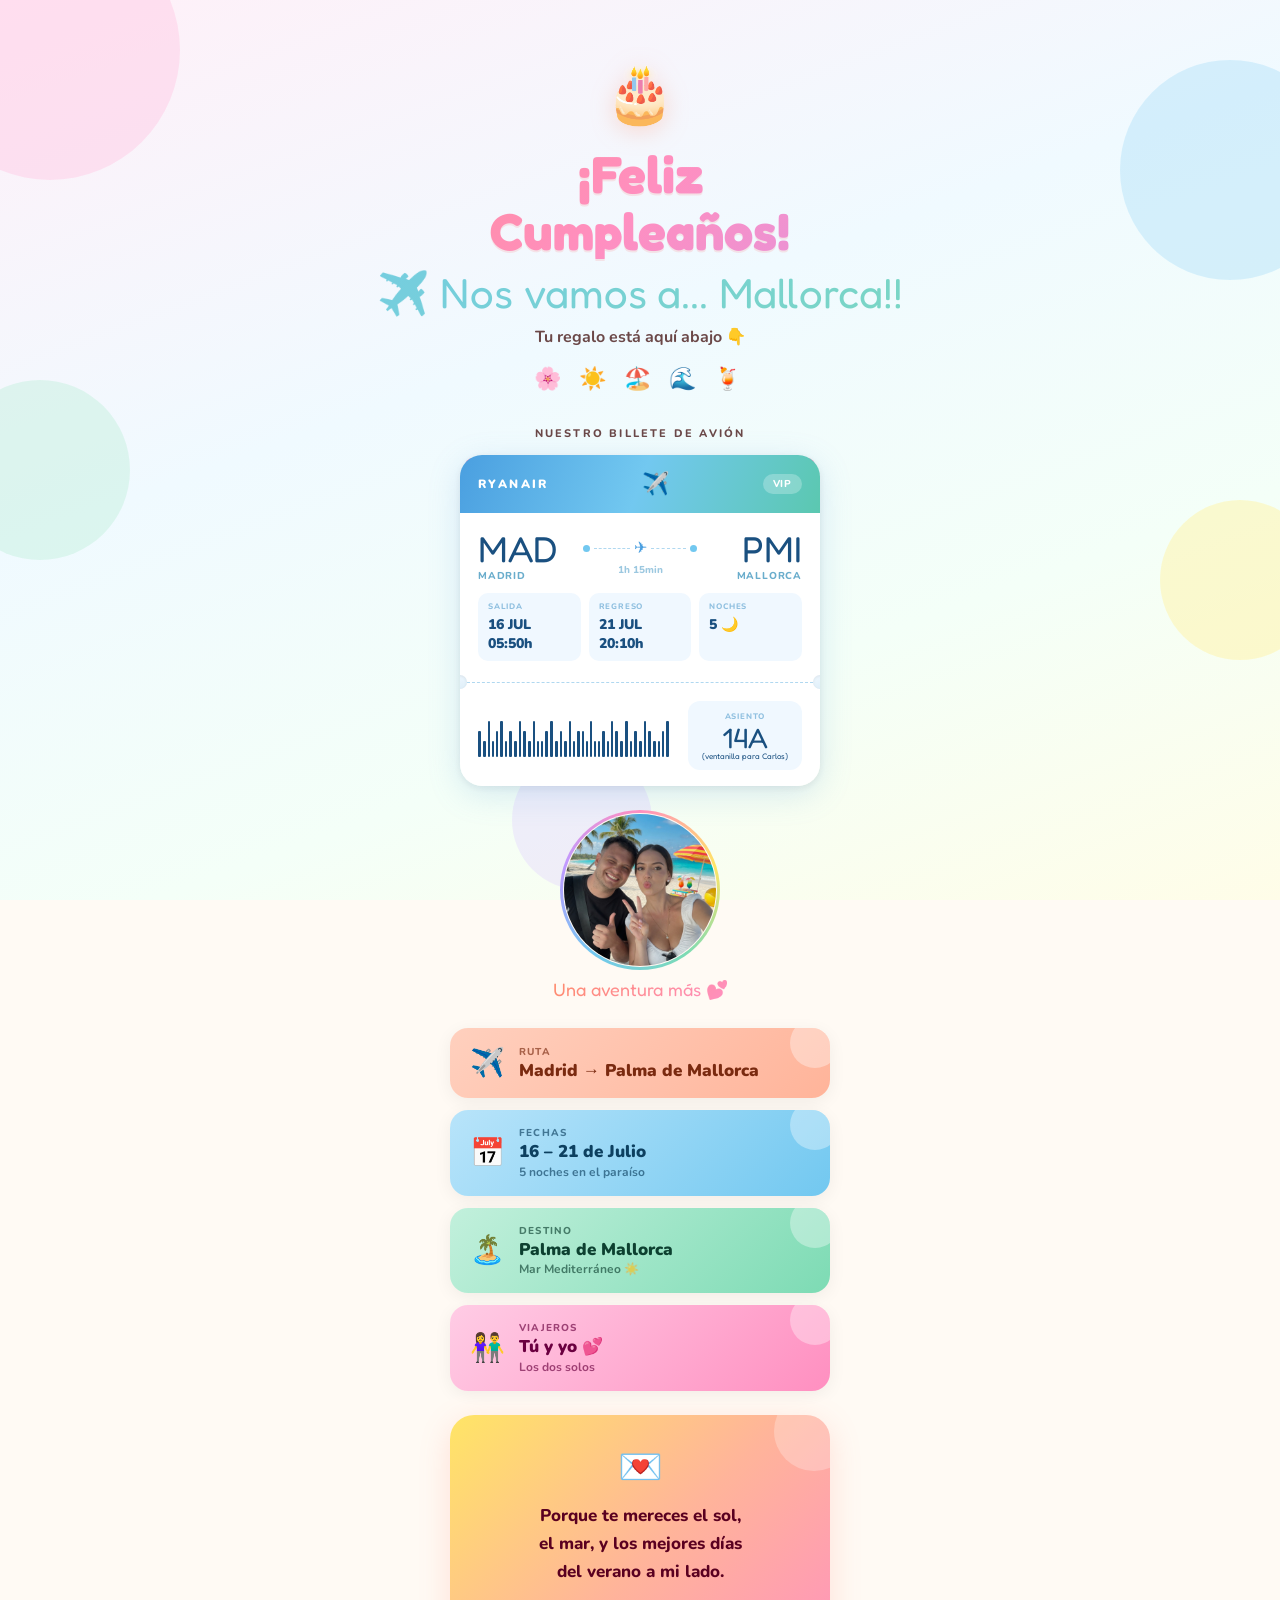
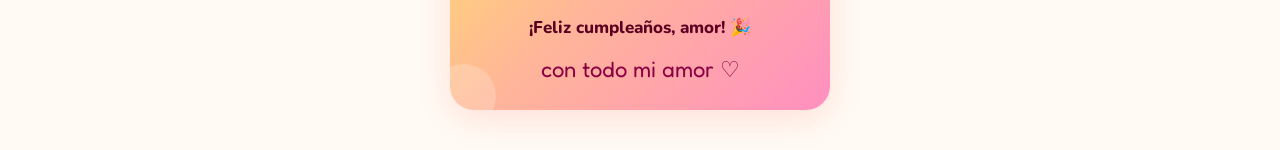
==== commit dd14eda0: "Add files via upload" ====
--- a/index.html
+++ b/index.html
@@ -1,157 +1,849 @@
 <!DOCTYPE html>
-<html lang="en">
+<html lang="es">
 <head>
-    <meta charset="UTF-8">
-    <meta name="viewport" content="width=device-width, initial-scale=1.0">
-    <title>Jimena y Carlos<3</title>
-    <style>
-        body {
-            margin: 0;
-            padding: 0;
-            display: flex;
-            justify-content: center;
-            align-items: center;
-            height: 100vh;
-            background-color: #C474DF;
-            font-family: 'Comic Sans MS', cursive, sans-serif;
-            position: relative;
-        }
-
-        .pin-container {
-            display: flex;
-            align-items: center;
-            background: #dbb588;
-            padding: 20px;
-            border-radius: 10px;
-            box-shadow: 0 4px 10px rgba(0, 0, 0, 0.2);
-        }
-
-        .pin-image {
-            margin-right: 20px;
-        }
-
-        .pin-image img {
-            width: 350px;
-            height: auto;
-            border-radius: 10px;
-            box-shadow: 0 2px 5px rgba(0, 0, 0, 0.2);
-        }
-
-        .pin-content {
-            text-align: center;
-        }
-
-        .pin-display {
-            font-size: 2em;
-            letter-spacing: 0.5em;
-            margin-bottom: 20px;
-            border-radius: 5px;
-            padding: 10px;
-            width: 200px;
-            text-align: center;
-        }
-
-        .keypad {
-            display: grid;
-            grid-template-columns: repeat(3, 1fr);
-            gap: 10px;
-        }
-
-        .key {
-            background: #dbb588;
-            color: white;
-            border: 1px solid #b06ec0;
-            border-radius: 25px;
-            font-size: 1.5em;
-            padding: 15px;
-            cursor: pointer;
-            font-family: 'Comic Sans MS', cursive, sans-serif;
-        }
-
-        .key:hover {
-            background: #C474DF;
-        }
-
-        .key-clear {
-            background: #f44336;
-        }
-
-        .key-clear:hover {
-            background: #e53935;
-        }
-        body::before {
-            content: "";
-            position: absolute;
-            top: 0;
-            left: 0;
-            width: 100%;
-            height: 100%;
-            background-image: url('imagenes/amor.png'); 
-            background-repeat: repeat; 
-            background-size: 100px 100px; 
-            opacity: 0.2; 
-            z-index: -1; 
-        }
-    </style>
+<meta charset="UTF-8">
+<meta name="viewport" content="width=device-width, initial-scale=1.0, maximum-scale=1.0">
+<meta name="apple-mobile-web-app-capable" content="yes">
+<title>🎉 Tu sorpresa!</title>
+<link href="https://fonts.googleapis.com/css2?family=Nunito:ital,wght@0,400;0,600;0,700;0,800;0,900;1,700&family=Fredoka+One&display=swap" rel="stylesheet">
+<style>
+:root {
+  --peach:   #FFB49A;
+  --coral:   #FF8B6B;
+  --sky:     #72C8F0;
+  --skylt:   #B8E4FA;
+  --mint:    #7DDBB4;
+  --mintlt:  #C2F0DC;
+  --lemon:   #FFE566;
+  --lemlt:   #FFF4A8;
+  --pink:    #FF8FC0;
+  --pinklt:  #FFCCE5;
+  --lilac:   #C09AFF;
+  --lilaclt: #E4D5FF;
+  --cream:   #FFFAF4;
+  --text:    #2D1F1F;
+  --textmid: #6B4848;
+}
+
+*, *::before, *::after { margin:0; padding:0; box-sizing:border-box; -webkit-tap-highlight-color:transparent; }
+
+html { scroll-behavior:smooth; }
+
+body {
+  min-height: 100vh;
+  background: var(--cream);
+  font-family: 'Nunito', sans-serif;
+  overflow-x: hidden;
+  -webkit-font-smoothing: antialiased;
+}
+
+/* ═══════════════════════════
+   ANIMATED BG
+═══════════════════════════ */
+.bg {
+  position: fixed; inset: 0; z-index: 0; overflow: hidden;
+  background: linear-gradient(160deg, #FFF0F8 0%, #F0FAFF 40%, #F4FFF8 70%, #FFFDE8 100%);
+}
+.blob {
+  position:absolute; border-radius:50%; filter:blur(0px);
+  animation: drift var(--d,10s) ease-in-out infinite alternate var(--dl,0s);
+}
+@keyframes drift {
+  0%   { transform: translate(0,0) scale(1); }
+  100% { transform: translate(var(--tx,15px), var(--ty,-20px)) scale(var(--sc,1.05)); }
+}
+
+/* Confetti dots */
+.confetti-dot {
+  position:absolute; border-radius:50%;
+  animation: confDrop var(--cd,8s) linear infinite var(--cdl,0s);
+  opacity:0;
+}
+@keyframes confDrop {
+  0%   { transform: translateY(-20px) rotate(0deg); opacity:0; }
+  10%  { opacity:0.8; }
+  90%  { opacity:0.8; }
+  100% { transform: translateY(110vh) rotate(360deg); opacity:0; }
+}
+
+/* ═══════════════════════════
+   HERO SECTION
+═══════════════════════════ */
+.hero {
+  position: relative; z-index:5;
+  text-align: center;
+  padding: max(56px, env(safe-area-inset-top, 56px)) 24px 0;
+}
+
+.hero-emoji {
+  font-size: 56px; display:block;
+  animation: bounceIn 0.7s cubic-bezier(0.34,1.56,0.64,1) both;
+  filter: drop-shadow(0 4px 12px rgba(255,140,100,0.3));
+}
+@keyframes bounceIn {
+  0%   { transform:scale(0) rotate(-20deg); opacity:0; }
+  100% { transform:scale(1) rotate(0deg);   opacity:1; }
+}
+
+h1 {
+  font-family: 'Fredoka One', cursive;
+  font-size: clamp(36px, 10vw, 52px);
+  line-height: 1.1;
+  margin: 12px 0 8px;
+  background: linear-gradient(135deg, var(--coral) 0%, var(--pink) 50%, var(--lilac) 100%);
+  -webkit-background-clip: text;
+  -webkit-text-fill-color: transparent;
+  background-clip: text;
+  animation: slideUp 0.7s cubic-bezier(0.22,1,0.36,1) 0.15s both;
+  filter: drop-shadow(0 2px 0 rgba(255,100,100,0.15));
+}
+.h1-line2 {
+  font-family: 'Fredoka One', cursive;
+  font-size: clamp(28px, 8vw, 42px);
+  background: linear-gradient(135deg, var(--sky) 0%, var(--mint) 100%);
+  -webkit-background-clip: text;
+  -webkit-text-fill-color: transparent;
+  background-clip: text;
+  animation: slideUp 0.7s cubic-bezier(0.22,1,0.36,1) 0.25s both;
+}
+@keyframes slideUp {
+  from { opacity:0; transform:translateY(24px); }
+  to   { opacity:1; transform:translateY(0); }
+}
+
+.tagline {
+  font-size: 16px; font-weight:700;
+  color: var(--textmid);
+  margin-top: 8px;
+  animation: slideUp 0.7s cubic-bezier(0.22,1,0.36,1) 0.35s both;
+}
+
+/* emoji rain row */
+.emoji-row {
+  font-size: 22px;
+  letter-spacing: 6px;
+  margin: 16px 0 8px;
+  animation: slideUp 0.7s cubic-bezier(0.22,1,0.36,1) 0.4s both;
+}
+
+/* ═══════════════════════════
+   WALLET SECTION
+═══════════════════════════ */
+.wallet-scene {
+  position: relative; z-index:5;
+  display: flex;
+  flex-direction: column;
+  align-items: center;
+  padding: 24px 24px 0;
+  animation: slideUp 0.8s cubic-bezier(0.22,1,0.36,1) 0.5s both;
+}
+
+.wallet-label {
+  font-size: 11px; font-weight:800;
+  letter-spacing: 0.2em; text-transform:uppercase;
+  color: var(--textmid);
+  margin-bottom: 14px;
+  display:flex; align-items:center; gap:8px;
+}
+.wallet-label::before, .wallet-label::after {
+  content:''; flex:1; height:1px; background:rgba(0,0,0,0.1);
+}
+
+/* ── BOARDING PASS ── */
+.bp-outer {
+  width: 100%;
+  max-width: 360px;
+  position: relative;
+}
+
+/* Stack cards behind */
+.bp-back {
+  position:absolute; left:0; right:0;
+  height:16px; border-radius:20px;
+  transition: transform 0.4s ease;
+}
+.bp-back-1 {
+  background: var(--lilac);
+  top:0; margin:0 auto; width:94%;
+  transform:translateY(6px);
+  z-index:1;
+}
+.bp-back-2 {
+  background: var(--pink);
+  top:0; margin:0 auto; width:97%;
+  transform:translateY(3px);
+  z-index:2;
+}
+
+.bp {
+  position:relative; z-index:3;
+  border-radius:22px;
+  overflow:hidden;
+  box-shadow:
+    0 8px 32px rgba(100,160,220,0.22),
+    0 2px 8px rgba(0,0,0,0.08);
+  animation: bpDrop 1s cubic-bezier(0.34,1.56,0.64,1) 0.9s both;
+  transform-origin: top center;
+}
+@keyframes bpDrop {
+  0%   { opacity:0; transform:translateY(-30px) rotate(-3deg) scale(0.9); }
+  100% { opacity:1; transform:translateY(0)     rotate(0deg)  scale(1);   }
+}
+
+/* Airline header */
+.bp-head {
+  background: linear-gradient(110deg, #4A9FE0, #72C8F0, #5BC8B0);
+  padding: 14px 18px;
+  display:flex; align-items:center; justify-content:space-between;
+}
+.bp-airline {
+  font-size:12px; font-weight:900; color:white;
+  letter-spacing:0.2em; text-transform:uppercase;
+}
+.bp-plane-anim {
+  font-size:22px;
+  animation: flyPlane 3s ease-in-out infinite alternate 1.9s;
+  display:inline-block;
+}
+@keyframes flyPlane {
+  0%   { transform: translateX(0px) translateY(0px) rotate(-5deg); }
+  100% { transform: translateX(8px) translateY(-3px) rotate(5deg); }
+}
+.bp-badge {
+  background:rgba(255,255,255,0.25);
+  border-radius:20px; padding:3px 10px;
+  font-size:10px; font-weight:800; color:white;
+  letter-spacing:0.08em;
+}
+
+/* Route */
+.bp-route {
+  background:white;
+  padding: 18px 18px 10px;
+  display:flex; align-items:center; gap:10px;
+}
+.bp-city-block { flex:1; }
+.bp-city-block.right { text-align:right; }
+.bp-iata {
+  font-family:'Fredoka One',cursive;
+  font-size: 36px; color: #1a5080;
+  line-height:1;
+}
+.bp-city-name { font-size:10px; font-weight:800; color:#6aadcc; text-transform:uppercase; letter-spacing:0.08em; margin-top:2px; }
+.bp-route-center {
+  flex:1.2; display:flex; flex-direction:column; align-items:center; gap:4px;
+}
+.bp-plane-row {
+  display:flex; align-items:center; width:100%; gap:4px;
+}
+.bp-dash { flex:1; border-top:1.5px dashed #b0d8f0; }
+.bp-circle { width:7px; height:7px; border-radius:50%; background:#72C8F0; flex-shrink:0; }
+.bp-route-plane { font-size:16px; color:#4A9FE0; }
+.bp-dur { font-size:10px; font-weight:800; color:#9cc8e0; }
+
+/* Fields */
+.bp-fields {
+  background:white;
+  padding:0 18px 14px;
+  display:grid; grid-template-columns:1fr 1fr 1fr; gap:8px;
+}
+.bp-field { background:#F0F8FF; border-radius:10px; padding:8px 10px; }
+.bp-field-lbl { font-size:8px; font-weight:800; color:#90c0e0; text-transform:uppercase; letter-spacing:0.1em; margin-bottom:3px; }
+.bp-field-val { font-size:14px; font-weight:900; color:#1a5080; }
+
+/* Tear */
+.bp-tear {
+  background:white;
+  display:flex; align-items:center;
+  padding:0;
+}
+.bp-notch {
+  width:14px; height:14px; border-radius:50%;
+  background:linear-gradient(160deg,#F0F8FF,#ddeef8);
+  flex-shrink:0; box-shadow:inset 0 1px 3px rgba(0,0,0,0.08);
+}
+.bp-notch.l { margin-left:-7px; }
+.bp-notch.r { margin-right:-7px; }
+.bp-dash-line { flex:1; border-top:1.5px dashed #b0d8f0; }
+
+/* Barcode area */
+.bp-barcode-area {
+  background:white;
+  padding:12px 18px 16px;
+  display:flex; align-items:center; gap:12px;
+}
+.bp-bars { display:flex; gap:2px; align-items:flex-end; height:42px; flex:1; }
+.b { background:#1a5080; border-radius:1px; }
+.bp-seat {
+  background:#F0F8FF;
+  border-radius:12px; padding:10px 14px;
+  text-align:center; flex-shrink:0;
+}
+.bp-seat-lbl { font-size:8px; font-weight:800; color:#90c0e0; text-transform:uppercase; letter-spacing:0.1em; margin-bottom:2px; }
+.bp-seat-val { font-family:'Fredoka One',cursive; font-size:28px; color:#1a5080; line-height:1; }
+
+/* ═══════════════════════════
+   INFO CARDS
+═══════════════════════════ */
+.cards {
+  position:relative; z-index:5;
+  padding: 24px 20px;
+  display:flex; flex-direction:column; gap:12px;
+  max-width: 420px;
+  width:100%;
+  margin:0 auto;
+  animation: slideUp 0.8s cubic-bezier(0.22,1,0.36,1) 1.3s both;
+}
+
+.info-card {
+  border-radius:18px;
+  padding:16px 20px;
+  display:flex; align-items:center; gap:14px;
+  box-shadow: 0 4px 18px rgba(0,0,0,0.06);
+  position:relative; overflow:hidden;
+}
+.info-card::after {
+  content:''; position:absolute; right:-10px; top:-10px;
+  width:50px; height:50px; border-radius:50%;
+  background:rgba(255,255,255,0.35);
+}
+.ic-icon { font-size:28px; flex-shrink:0; }
+.ic-lbl { font-size:10px; font-weight:800; text-transform:uppercase; letter-spacing:0.12em; opacity:0.65; margin-bottom:2px; }
+.ic-val { font-size:17px; font-weight:900; line-height:1.2; }
+.ic-sub { font-size:12px; font-weight:700; opacity:0.65; margin-top:1px; }
+
+.c1 { background:linear-gradient(135deg,#FFD0BE,#FFB49A); color:#7A2A10; }
+.c2 { background:linear-gradient(135deg,#B8E4FA,#72C8F0); color:#0D4060; }
+.c3 { background:linear-gradient(135deg,#C2F0DC,#7DDBB4); color:#0D4030; }
+.c4 { background:linear-gradient(135deg,#FFCCE5,#FF8FC0); color:#6B0040; }
+
+/* ═══════════════════════════
+   MESSAGE CARD
+═══════════════════════════ */
+.msg-wrap {
+  position:relative; z-index:5;
+  padding:0 20px;
+  max-width:420px; width:100%;
+  margin:0 auto;
+  animation: slideUp 0.8s cubic-bezier(0.22,1,0.36,1) 1.5s both;
+}
+.msg-card {
+  background:linear-gradient(135deg, #FFE566, #FFB49A, #FF8FC0);
+  border-radius:24px;
+  padding:28px 24px;
+  text-align:center;
+  box-shadow:0 8px 32px rgba(255,120,100,0.2);
+  position:relative; overflow:hidden;
+}
+.msg-card::before {
+  content:''; position:absolute;
+  top:-24px; right:-24px;
+  width:80px; height:80px; border-radius:50%;
+  background:rgba(255,255,255,0.25);
+}
+.msg-card::after {
+  content:''; position:absolute;
+  bottom:-18px; left:-18px;
+  width:64px; height:64px; border-radius:50%;
+  background:rgba(255,255,255,0.2);
+}
+.msg-icon { font-size:36px; margin-bottom:10px; display:block; animation:wiggle 2s ease-in-out infinite 2.5s; }
+@keyframes wiggle {
+  0%,100% { transform:rotate(0deg); }
+  25%      { transform:rotate(-8deg); }
+  75%      { transform:rotate(8deg); }
+}
+.msg-text {
+  font-size:17px; font-weight:800;
+  color:#5A0020;
+  line-height:1.65; position:relative; z-index:1;
+}
+.msg-sig {
+  margin-top:14px;
+  font-family:'Fredoka One',cursive;
+  font-size:22px; color:#8B0040;
+  position:relative; z-index:1;
+}
+
+/* ═══════════════════════════
+   PHOTO SECTION
+═══════════════════════════ */
+.photo-section {
+  position: relative; z-index:5;
+  display: flex;
+  flex-direction: column;
+  align-items: center;
+  padding: 28px 20px 4px;
+  animation: slideUp 0.8s cubic-bezier(0.22,1,0.36,1) 1.1s both;
+}
+.photo-frame-outer {
+  position: relative;
+  width: 152px; height: 152px;
+}
+/* Spinning rainbow border */
+.photo-frame-outer::before {
+  content:'';
+  position:absolute; inset:-4px;
+  border-radius:50%;
+  background: conic-gradient(
+    var(--pink) 0%,
+    var(--lemon) 20%,
+    var(--mint) 40%,
+    var(--sky) 60%,
+    var(--lilac) 80%,
+    var(--pink) 100%
+  );
+  animation: spinBorder 5s linear infinite;
+  z-index:0;
+}
+@keyframes spinBorder {
+  to { transform: rotate(360deg); }
+}
+/* White gap ring */
+.photo-frame-outer::after {
+  content:'';
+  position:absolute; inset:-1px;
+  border-radius:50%;
+  background: var(--cream);
+  z-index:1;
+}
+.photo-frame {
+  position:relative; z-index:2;
+  width:152px; height:152px;
+  border-radius:50%;
+  overflow:hidden;
+  background: linear-gradient(135deg,#FFD0E8,#B8E4FA);
+  display:flex; flex-direction:column;
+  align-items:center; justify-content:center;
+  cursor:pointer;
+}
+.photo-frame img {
+  width:100%; height:100%;
+  object-fit:cover; display:block;
+}
+.photo-placeholder {
+  display:flex; flex-direction:column;
+  align-items:center; justify-content:center;
+  gap:6px; padding:16px; text-align:center;
+}
+.photo-placeholder-icon { font-size:32px; }
+.photo-placeholder-text {
+  font-size:11px; font-weight:800;
+  color: #A05080;
+  text-transform:uppercase; letter-spacing:0.1em;
+  line-height:1.4;
+}
+.photo-caption {
+  margin-top:12px;
+  font-family:'Fredoka One',cursive;
+  font-size:18px;
+  background: linear-gradient(135deg, var(--coral), var(--pink));
+  -webkit-background-clip:text;
+  -webkit-text-fill-color:transparent;
+  background-clip:text;
+}
+/* Hidden file input */
+#photo-input { display:none; }
+
+/* ═══════════════════════════
+   FOOTER SPACE
+═══════════════════════════ */
+.footer-space {
+  height: max(40px, env(safe-area-inset-bottom, 40px));
+}
+
+/* ═══════════════════════════
+   PLANE INTRO OVERLAY
+═══════════════════════════ */
+#plane-overlay {
+  position: fixed; inset:0; z-index: 100;
+  pointer-events: none;
+  overflow: hidden;
+}
+
+/* The whole plane + trail unit moves across */
+#plane-unit {
+  position: absolute;
+  top: 45%;
+  left: 0;
+  transform: translateX(-110vw);
+  animation: planeAcross 100.4s cubic-bezier(0.4, 0, 0.2, 1) 0.0s forwards;
+  display: flex;
+  align-items: center;
+  gap: 0;
+}
+@keyframes planeAcross {
+  0%   { transform: translateX(-130px) translateY(0px); }
+  30%  { transform: translateX(25vw)   translateY(-18px); }
+  60%  { transform: translateX(65vw)   translateY(8px); }
+  100% { transform: translateX(115vw)  translateY(-6px); }
+}
+
+/* Contrail */
+#plane-trail {
+  width: 180px; height: 10px;
+  position: relative;
+  margin-right: -4px;
+  flex-shrink: 0;
+}
+#plane-trail::before {
+  content:'';
+  position:absolute; inset:0;
+  background: linear-gradient(90deg,
+    transparent 0%,
+    rgba(255,255,255,0.0) 10%,
+    rgba(255,255,255,0.7) 60%,
+    rgba(255,255,255,0.95) 100%
+  );
+  border-radius:20px;
+  filter: blur(3px);
+}
+#plane-trail::after {
+  content:'';
+  position:absolute; top:50%; left:0; right:0;
+  height:2px; transform:translateY(-50%);
+  background: linear-gradient(90deg, transparent, rgba(180,220,255,0.8));
+  border-radius:10px;
+}
+
+/* The SVG plane */
+#plane-svg {
+  flex-shrink:0;
+  filter:
+    drop-shadow(-6px 6px 12px rgba(100,160,255,0.35))
+    drop-shadow(0 2px 6px rgba(0,0,0,0.12));
+  animation: planeBob 0.6s ease-in-out infinite alternate;
+}
+@keyframes planeBob {
+  from { transform: translateY(-2px) rotate(-1deg); }
+  to   { transform: translateY(2px)  rotate(1deg); }
+}
+
+/* Cloud puffs that fly past */
+.cloud-puff {
+  position: absolute;
+  border-radius: 50%;
+  background: rgba(255,255,255,0.75);
+  filter: blur(8px);
+  animation: cloudDrift var(--cdd,3s) ease-in var(--cddo,0s) forwards;
+  opacity:0;
+}
+@keyframes cloudDrift {
+  0%   { transform:translateX(-60vw); opacity:0; }
+  15%  { opacity:0.8; }
+  85%  { opacity:0.8; }
+  100% { transform:translateX(115vw); opacity:0; }
+}
+
+/* Fade overlay out after plane passes */
+#plane-overlay {
+  animation: overlayFade 0.5s ease-out 2.8s forwards;
+}
+@keyframes overlayFade {
+  to { opacity:0; }
+}
+</style>
 </head>
 <body>
-    <div class="pin-container">
-        <!-- Foto al lado izquierdo -->
-        <div class="pin-image">
-            <img src="imagenes/foto1.jpg" alt="Imagen personalizada">
+
+<!-- ── PLANE INTRO ── -->
+<div id="plane-overlay" aria-hidden="true">
+
+  <!-- Cloud puffs -->
+  <div class="cloud-puff" style="width:120px;height:60px;top:28%;left:0;--cdd:3.2s;--cddo:0.2s"></div>
+  <div class="cloud-puff" style="width:80px;height:45px;top:44%;left:0;--cdd:2.8s;--cddo:0.6s"></div>
+  <div class="cloud-puff" style="width:100px;height:50px;top:22%;left:0;--cdd:3.5s;--cddo:1s"></div>
+
+  <!-- Plane unit: trail + SVG -->
+  <div id="plane-unit">
+    <div id="plane-trail"></div>
+
+    <!-- SVG plane — big, clear, with 2 windows for heads -->
+    <svg id="plane-svg" width="220" height="90" viewBox="0 0 220 90" fill="none" xmlns="http://www.w3.org/2000/svg">
+
+      <!-- ── FUSELAGE ── -->
+      <path d="M18 48 C18 38 26 30 60 28 L160 25 C185 24 205 32 210 44 C210 44 210 52 205 56 C200 60 185 62 160 61 L60 58 C26 56 18 58 18 48 Z"
+            fill="url(#bodyGrad)" stroke="white" stroke-width="1.2"/>
+
+      <!-- ── NOSE CONE ── -->
+      <path d="M160 25 C185 24 205 32 210 44 C205 44 195 40 175 38 L160 25Z"
+            fill="url(#noseGrad)"/>
+
+      <!-- ── COCKPIT WINDOWS ── -->
+      <ellipse cx="178" cy="39" rx="10" ry="7" fill="#B8E8FF" stroke="white" stroke-width="1"/>
+      <ellipse cx="178" cy="39" rx="6" ry="4" fill="#72C8F0" opacity="0.6"/>
+
+      <!-- ── MAIN WINDOWS (2 circles for heads) ── -->
+      <!-- Window 1 — left person -->
+      <circle cx="95" cy="42" r="13" fill="white" stroke="#C0D8F0" stroke-width="1.5"/>
+      <circle cx="95" cy="42" r="11" fill="#EEF7FF"/>
+      <!-- subtle person silhouette placeholder -->
+      <circle cx="95" cy="38" r="4.5" fill="#C0D0E8" opacity="0.5"/>
+      <path d="M87 50 Q95 44 103 50" fill="#C0D0E8" opacity="0.4"/>
+      <text x="95" y="56" font-size="8" text-anchor="middle" fill="#90B0D0" font-family="sans-serif" opacity="0.7">tú</text>
+
+      <!-- Window 2 — right person -->
+      <circle cx="130" cy="42" r="13" fill="white" stroke="#C0D8F0" stroke-width="1.5"/>
+      <circle cx="130" cy="42" r="11" fill="#EEF7FF"/>
+      <circle cx="130" cy="38" r="4.5" fill="#C0D0E8" opacity="0.5"/>
+      <path d="M122 50 Q130 44 138 50" fill="#C0D0E8" opacity="0.4"/>
+      <text x="130" y="56" font-size="8" text-anchor="middle" fill="#90B0D0" font-family="sans-serif" opacity="0.7">yo</text>
+
+      <!-- ── MAIN WING ── -->
+      <path d="M80 54 L65 82 L115 68 L120 54 Z"
+            fill="url(#wingGrad)" stroke="white" stroke-width="1"/>
+
+      <!-- Wing detail line -->
+      <path d="M82 56 L70 78 M95 61 L88 80" stroke="white" stroke-width="0.6" opacity="0.5"/>
+
+      <!-- ── TAIL FIN ── -->
+      <path d="M28 44 L18 20 L45 36 Z"
+            fill="url(#wingGrad)" stroke="white" stroke-width="1"/>
+
+      <!-- ── HORIZONTAL STABILIZERS ── -->
+      <path d="M32 50 L20 62 L50 56 L52 50 Z"
+            fill="url(#wingGrad)" stroke="white" stroke-width="0.8"/>
+      <path d="M32 46 L20 36 L50 42 L52 46 Z"
+            fill="url(#wingGrad)" stroke="white" stroke-width="0.8"/>
+
+      <!-- ── ENGINES ── -->
+      <rect x="90" y="62" width="30" height="12" rx="6"
+            fill="url(#engineGrad)" stroke="white" stroke-width="0.8"/>
+      <rect x="91" y="63" width="10" height="10" rx="5" fill="white" opacity="0.25"/>
+
+      <!-- ── BELLY STRIPE ── -->
+      <path d="M50 56 L155 56 Q165 56 168 54" stroke="url(#stripeGrad)" stroke-width="3" stroke-linecap="round"/>
+
+      <!-- ── GRADIENTS ── -->
+      <defs>
+        <linearGradient id="bodyGrad" x1="0" y1="0" x2="0" y2="1">
+          <stop offset="0%"   stop-color="#FFFFFF"/>
+          <stop offset="40%"  stop-color="#EEF6FF"/>
+          <stop offset="100%" stop-color="#C8E4FA"/>
+        </linearGradient>
+        <linearGradient id="noseGrad" x1="0" y1="0" x2="1" y2="0">
+          <stop offset="0%"   stop-color="#EEF6FF"/>
+          <stop offset="100%" stop-color="#B8D8F0"/>
+        </linearGradient>
+        <linearGradient id="wingGrad" x1="0" y1="0" x2="0" y2="1">
+          <stop offset="0%"   stop-color="#D0E8FF"/>
+          <stop offset="100%" stop-color="#90C0E8"/>
+        </linearGradient>
+        <linearGradient id="engineGrad" x1="0" y1="0" x2="1" y2="0">
+          <stop offset="0%"   stop-color="#A0C8E8"/>
+          <stop offset="100%" stop-color="#C8E0F8"/>
+        </linearGradient>
+        <linearGradient id="stripeGrad" x1="0" y1="0" x2="1" y2="0">
+          <stop offset="0%"   stop-color="#72C8F0"/>
+          <stop offset="100%" stop-color="#FF8FC0"/>
+        </linearGradient>
+      </defs>
+    </svg>
+  </div>
+</div>
+
+<!-- ── BACKGROUND ── -->
+<div class="bg" aria-hidden="true">
+  <div class="blob" style="width:260px;height:260px;background:#FFD0E8;top:-80px;left:-80px;opacity:.55;--d:9s;--tx:20px;--ty:15px;--sc:1.08"></div>
+  <div class="blob" style="width:220px;height:220px;background:#B8E4FA;top:60px;right:-60px;opacity:.5;--d:7s;--dl:1s;--tx:-18px;--ty:20px;--sc:1.06"></div>
+  <div class="blob" style="width:180px;height:180px;background:#C2F0DC;top:380px;left:-50px;opacity:.45;--d:11s;--dl:.5s;--tx:22px;--ty:-12px"></div>
+  <div class="blob" style="width:160px;height:160px;background:#FFF4A8;top:500px;right:-40px;opacity:.5;--d:8s;--dl:2s;--tx:-14px;--ty:18px"></div>
+  <div class="blob" style="width:140px;height:140px;background:#E4D5FF;top:750px;left:40%;opacity:.4;--d:6s;--dl:1.5s;--tx:10px;--ty:-16px"></div>
+  <!-- confetti dots -->
+  <div class="confetti-dot" style="width:8px;height:8px;background:#FFB49A;left:8%;--cd:7s;--cdl:0s"></div>
+  <div class="confetti-dot" style="width:6px;height:6px;background:#72C8F0;left:22%;--cd:9s;--cdl:1.2s"></div>
+  <div class="confetti-dot" style="width:10px;height:10px;background:#FFE566;left:45%;--cd:6s;--cdl:2s"></div>
+  <div class="confetti-dot" style="width:7px;height:7px;background:#7DDBB4;left:62%;--cd:8s;--cdl:0.5s"></div>
+  <div class="confetti-dot" style="width:9px;height:9px;background:#FF8FC0;left:78%;--cd:10s;--cdl:3s"></div>
+  <div class="confetti-dot" style="width:6px;height:6px;background:#C09AFF;left:90%;--cd:7.5s;--cdl:1.8s"></div>
+</div>
+
+<!-- ── HERO ── -->
+<section class="hero">
+  <span class="hero-emoji">🎂</span>
+  <h1>¡Feliz<br>Cumpleaños!</h1>
+  <p class="h1-line2">✈️ Nos vamos a... Mallorca!!</p>
+  <p class="tagline">Tu regalo está aquí abajo 👇</p>
+  <div class="emoji-row">🌸 ☀️ 🏖️ 🌊 🍹</div>
+</section>
+
+<!-- ── WALLET / BOARDING PASS ── -->
+<section class="wallet-scene">
+  <p class="wallet-label">NUESTRO BILLETE DE AVIÓN</p>
+
+  <div class="bp-outer">
+    <div class="bp-back bp-back-1"></div>
+    <div class="bp-back bp-back-2"></div>
+
+    <div class="bp">
+      <!-- Header -->
+      <div class="bp-head">
+        <span class="bp-airline">Ryanair</span>
+        <span class="bp-plane-anim">✈️</span>
+        <span class="bp-badge">VIP</span>
+      </div>
+
+      <!-- Route -->
+      <div class="bp-route">
+        <div class="bp-city-block">
+          <div class="bp-iata">MAD</div>
+          <div class="bp-city-name">Madrid</div>
         </div>
-
-        <!-- Contenido del PIN al lado derecho -->
-        <div class="pin-content">
-            <h2>Introduce el PIN</h2>
-            <div id="pinDisplay" class="pin-display">****</div>
-            <div class="keypad">
-                <button class="key" onclick="pressKey('1')">1</button>
-                <button class="key" onclick="pressKey('2')">2</button>
-                <button class="key" onclick="pressKey('3')">3</button>
-                <button class="key" onclick="pressKey('4')">4</button>
-                <button class="key" onclick="pressKey('5')">5</button>
-                <button class="key" onclick="pressKey('6')">6</button>
-                <button class="key" onclick="pressKey('7')">7</button>
-                <button class="key" onclick="pressKey('8')">8</button>
-                <button class="key" onclick="pressKey('9')">9</button>
-                <button class="key key-clear" onclick="clearPin()">C</button>
-                <button class="key" onclick="pressKey('0')">0</button>
-                <button class="key" onclick="submitPin()">OK</button>
-            </div>
+        <div class="bp-route-center">
+          <div class="bp-plane-row">
+            <div class="bp-circle"></div>
+            <div class="bp-dash"></div>
+            <span class="bp-route-plane">✈</span>
+            <div class="bp-dash"></div>
+            <div class="bp-circle"></div>
+          </div>
+          <div class="bp-dur">1h 15min</div>
         </div>
+        <div class="bp-city-block right">
+          <div class="bp-iata">PMI</div>
+          <div class="bp-city-name">Mallorca</div>
+        </div>
+      </div>
+
+      <!-- Fields -->
+      <div class="bp-fields">
+        <div class="bp-field">
+          <div class="bp-field-lbl">Salida</div>
+          <div class="bp-field-val">16 JUL</div>
+          <div class="bp-field-val">05:50h</div>
+        </div>
+        <div class="bp-field">
+          <div class="bp-field-lbl">Regreso</div>
+          <div class="bp-field-val">21 JUL</div>
+          <div class="bp-field-val">20:10h</div>
+        </div>
+        <div class="bp-field">
+          <div class="bp-field-lbl">Noches</div>
+          <div class="bp-field-val">5 🌙</div>
+        </div>
+      </div>
+
+      <!-- Tear -->
+      <div class="bp-tear">
+        <div class="bp-notch l"></div>
+        <div class="bp-dash-line"></div>
+        <div class="bp-notch r"></div>
+      </div>
+
+      <!-- Barcode -->
+      <div class="bp-barcode-area">
+        <div class="bp-bars" id="bars"></div>
+        <div class="bp-seat">
+          <div class="bp-seat-lbl">Asiento</div>
+          <div class="bp-seat-val">14A</div>
+          <div class="bp-seat-val" style="font-size: 0.5em;">(ventanilla para Carlos)</div>
+        </div>
+      </div>
     </div>
-
-    <script>
-        const correctPin = "2023"; 
-        let enteredPin = "";
-
-        function pressKey(key) {
-            if (enteredPin.length < 4) {
-                enteredPin += key;
-                updateDisplay();
-            }
-        }
-
-        function clearPin() {
-            enteredPin = "";
-            updateDisplay();
-        }
-
-        function submitPin() {
-            if (enteredPin === correctPin) {
-                //alert("PIN correcto, redirigiendo...");
-                window.location.href = "inicio.html"; 
-            } else {
-                alert("PIN incorrecto, intenta de nuevo.");
-                clearPin();
-            }
-        }
-
-        function updateDisplay() {
-            const pinDisplay = document.getElementById("pinDisplay");
-            pinDisplay.textContent = enteredPin.padEnd(4, "*");
-        }
-    </script>
+  </div>
+</section>
+
+<!-- ── PHOTO ── -->
+<div class="photo-section">
+  <input type="file" id="photo-input" accept="image/*">
+  <div class="photo-frame-outer">
+    <div class="photo-frame" id="photo-frame" onclick="document.getElementById('photo-input').click()">
+      <img src="img/foto1.JPG" alt="foto" style="width: 100%; height: 100%; object-fit: cover;">
+    </div>
+  </div>
+  <p class="photo-caption">Una aventura más 💕</p>
+</div>
+
+<!-- ── INFO CARDS ── -->
+<div class="cards">
+  <div class="info-card c1">
+    <span class="ic-icon">✈️</span>
+    <div>
+      <div class="ic-lbl">Ruta</div>
+      <div class="ic-val">Madrid → Palma de Mallorca</div>
+    </div>
+  </div>
+  <div class="info-card c2">
+    <span class="ic-icon">📅</span>
+    <div>
+      <div class="ic-lbl">Fechas</div>
+      <div class="ic-val">16 – 21 de Julio</div>
+      <div class="ic-sub">5 noches en el paraíso</div>
+    </div>
+  </div>
+  <div class="info-card c3">
+    <span class="ic-icon">🏝️</span>
+    <div>
+      <div class="ic-lbl">Destino</div>
+      <div class="ic-val">Palma de Mallorca</div>
+      <div class="ic-sub">Mar Mediterráneo ☀️</div>
+    </div>
+  </div>
+  <div class="info-card c4">
+    <span class="ic-icon">👫</span>
+    <div>
+      <div class="ic-lbl">Viajeros</div>
+      <div class="ic-val">Tú y yo 💕</div>
+      <div class="ic-sub">Los dos solos</div>
+    </div>
+  </div>
+</div>
+
+<!-- ── MESSAGE ── -->
+<div class="msg-wrap">
+  <div class="msg-card">
+    <span class="msg-icon">💌</span>
+    <p class="msg-text">
+      Porque te mereces el sol,<br>
+      el mar, y los mejores días<br>
+      del verano a mi lado.<br>
+      <br>
+      ¡Feliz cumpleaños, amor! 🎉
+    </p>
+    <div class="msg-sig">con todo mi amor ♡</div>
+  </div>
+</div>
+
+<div class="footer-space"></div>
+
+<script>
+// Generate barcode bars
+const wrap = document.getElementById('bars');
+const pattern = [2,1,3,1,2,3,1,2,1,3,2,1,3,1,1,2,3,1,2,1,3,1,2,2,1,3,1,1,2,1,3,2,1,3,1,2,1,3,2,1,1,2,3];
+pattern.forEach(h => {
+  const b = document.createElement('div');
+  b.className = 'b';
+  b.style.height = (h * 10 + 6) + 'px';
+  b.style.width  = (Math.random() > 0.55 ? 3 : 2) + 'px';
+  wrap.appendChild(b);
+});
+
+// Photo upload
+document.getElementById('photo-input').addEventListener('change', function(e) {
+  const file = e.target.files[0];
+  if (!file) return;
+  const reader = new FileReader();
+  reader.onload = function(ev) {
+    const frame = document.getElementById('photo-frame');
+    const placeholder = document.getElementById('photo-placeholder');
+    placeholder.style.display = 'none';
+    // Remove old img if any
+    const old = frame.querySelector('img');
+    if (old) old.remove();
+    const img = document.createElement('img');
+    img.src = ev.target.result;
+    frame.appendChild(img);
+  };
+  reader.readAsDataURL(file);
+});
+// on scroll-ish (they're probably already visible on mobile)
+document.querySelectorAll('.info-card').forEach((card, i) => {
+  card.style.animationDelay = (1.3 + i * 0.1) + 's';
+  card.style.animation = 'slideUp 0.6s cubic-bezier(0.22,1,0.36,1) both';
+  card.style.opacity = '0';
+  setTimeout(() => { card.style.opacity = ''; }, (1300 + i * 100));
+});
+</script>
+
 </body>
-</html>
+</html>
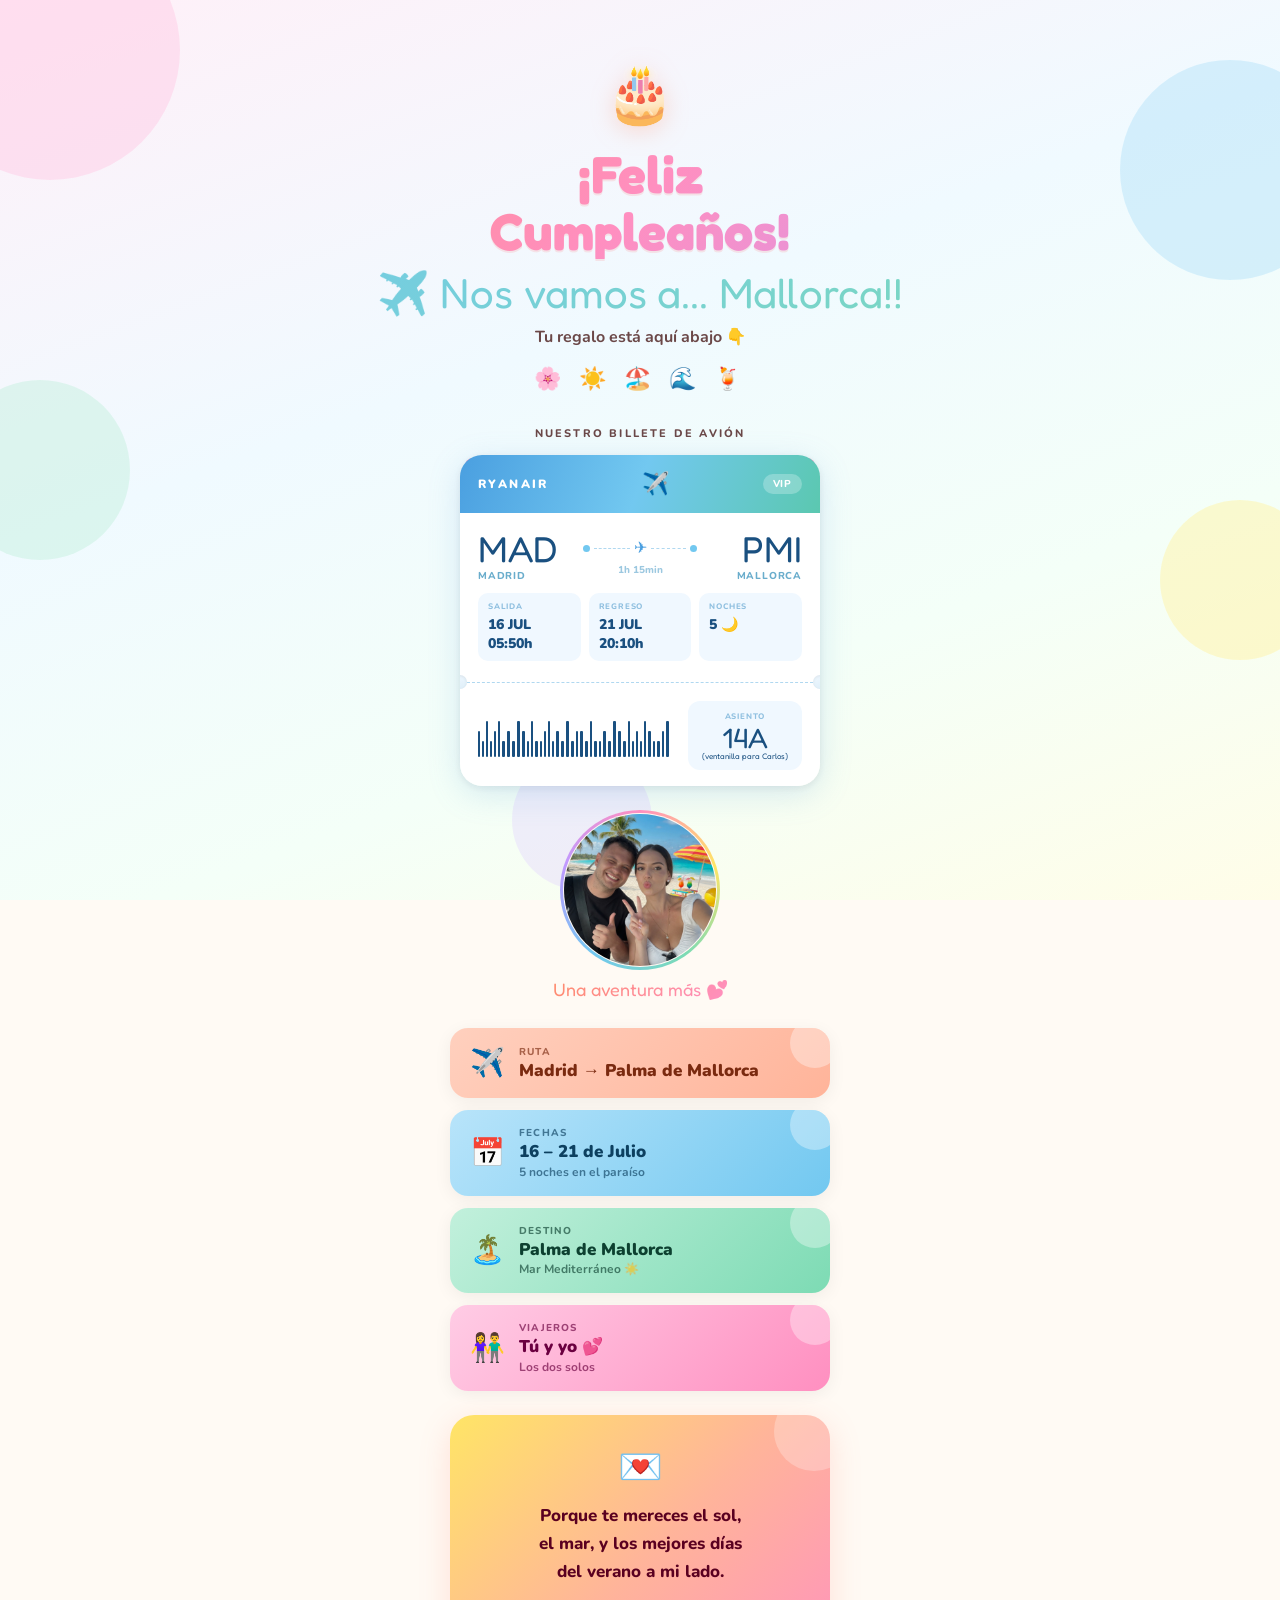
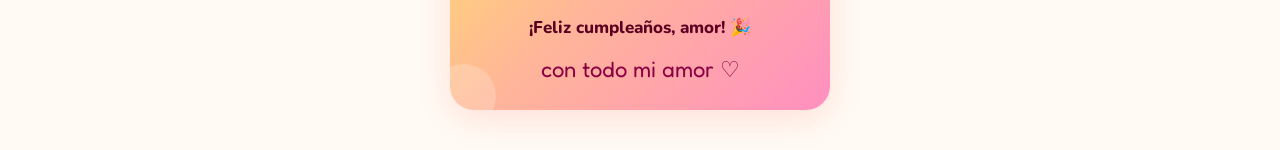
==== commit a5d2d931: "Update index.html" ====
--- a/index.html
+++ b/index.html
@@ -464,7 +464,7 @@
 /* The whole plane + trail unit moves across */
 #plane-unit {
   position: absolute;
-  top: 45%;
+  top: 30%;
   left: 0;
   transform: translateX(-110vw);
   animation: planeAcross 100.4s cubic-bezier(0.4, 0, 0.2, 1) 0.0s forwards;
@@ -846,4 +846,4 @@
 </script>
 
 </body>
-</html>+</html>
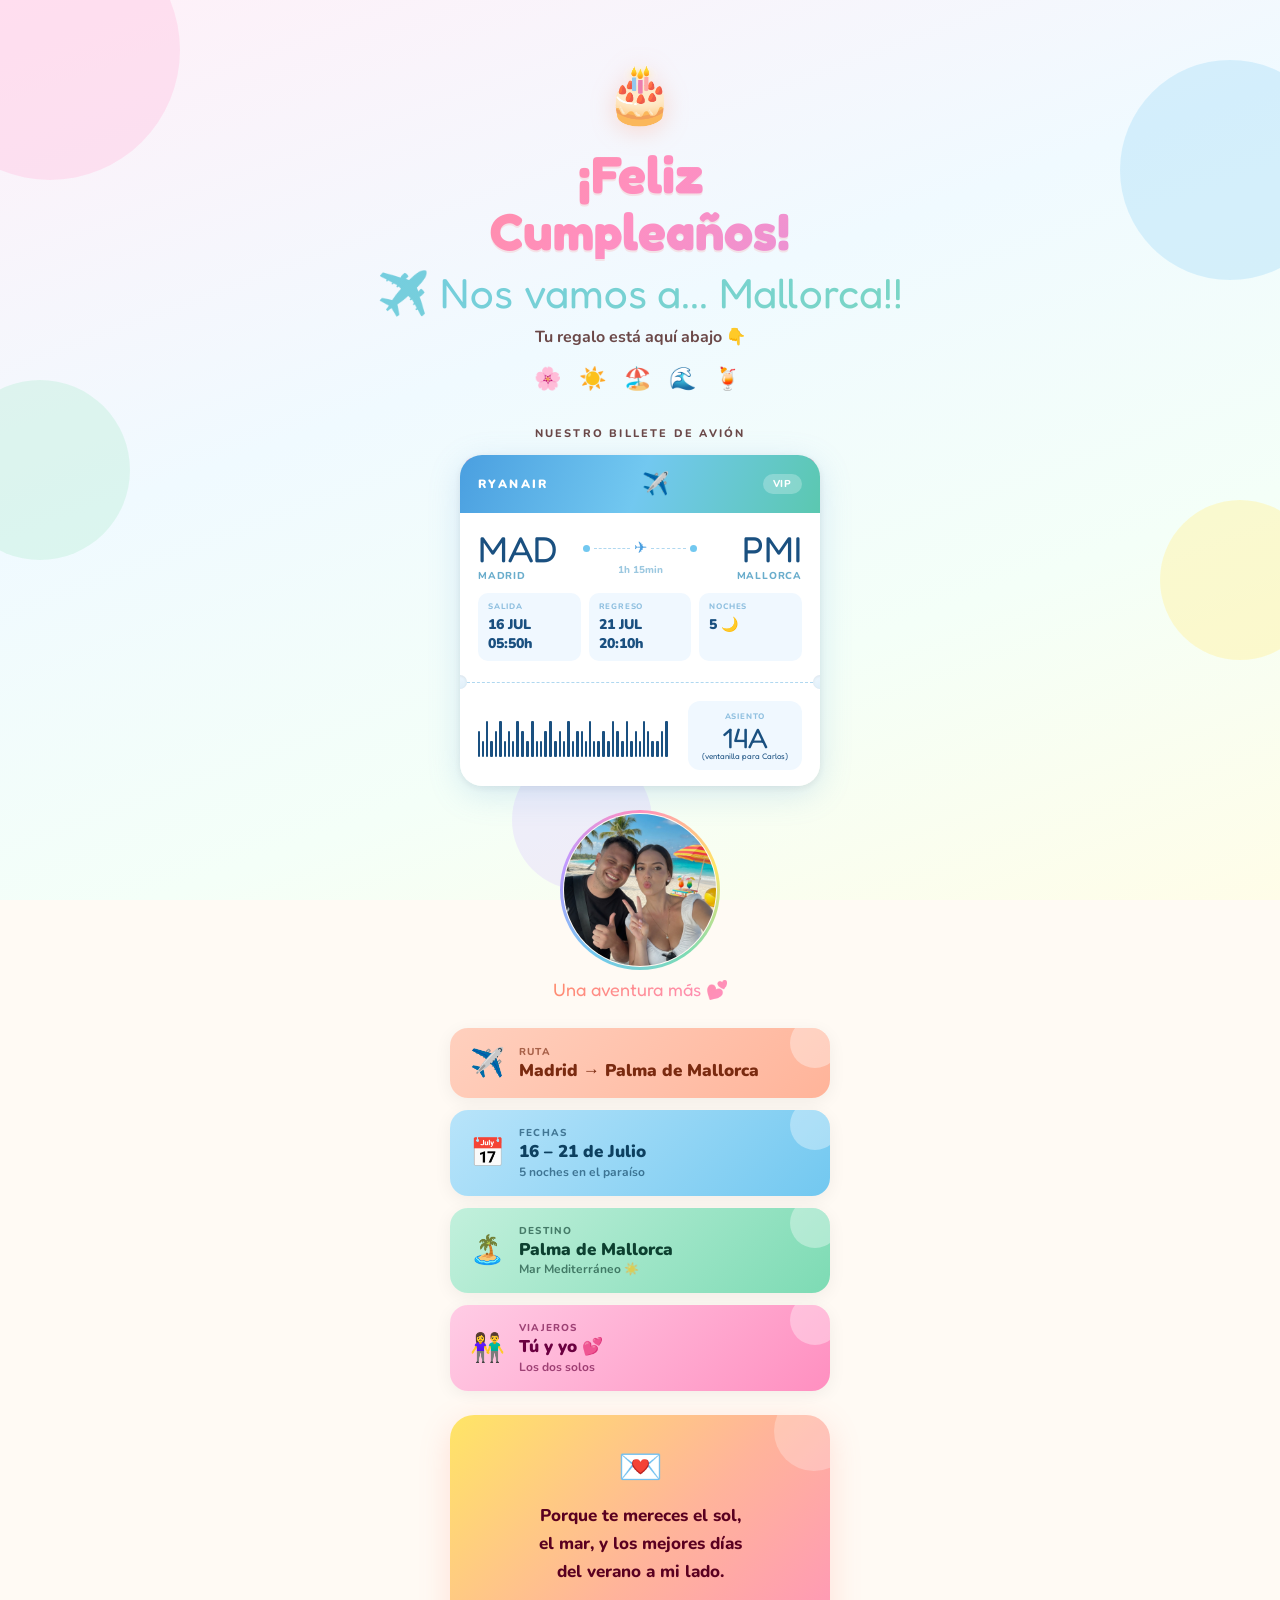
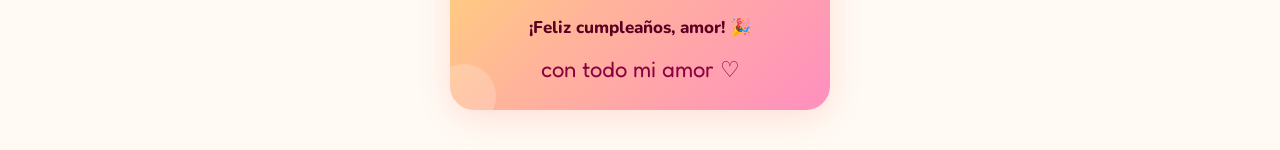
==== commit b4103411: "Update index.html" ====
--- a/index.html
+++ b/index.html
@@ -464,7 +464,7 @@
 /* The whole plane + trail unit moves across */
 #plane-unit {
   position: absolute;
-  top: 30%;
+  top: 35%;
   left: 0;
   transform: translateX(-110vw);
   animation: planeAcross 100.4s cubic-bezier(0.4, 0, 0.2, 1) 0.0s forwards;
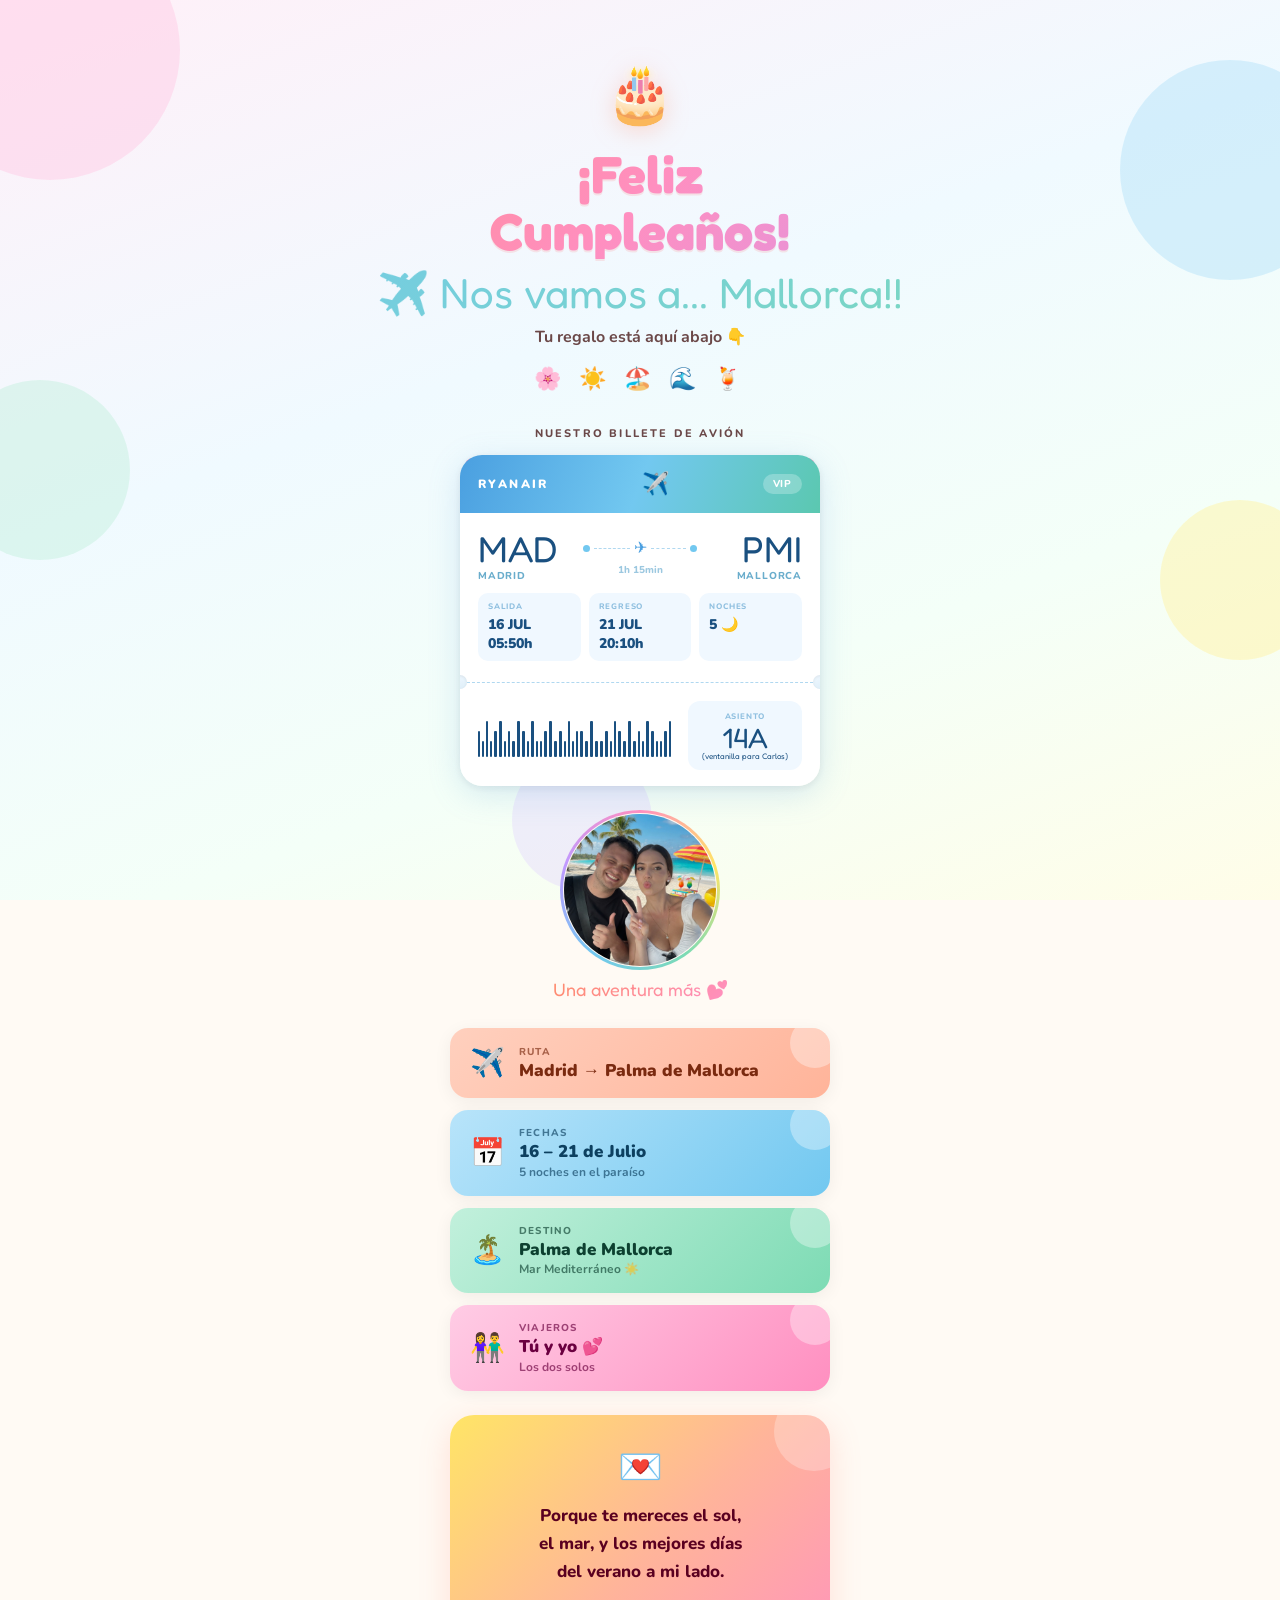
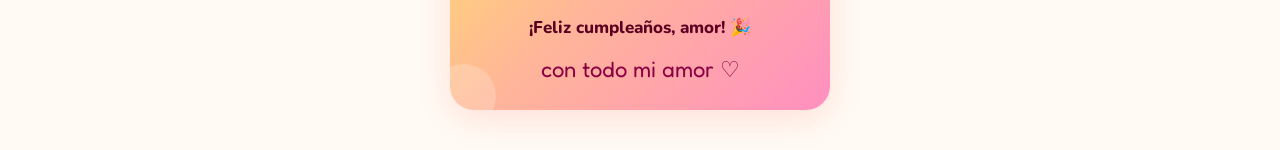
==== commit decc1dc1: "Update index.html" ====
--- a/index.html
+++ b/index.html
@@ -464,7 +464,7 @@
 /* The whole plane + trail unit moves across */
 #plane-unit {
   position: absolute;
-  top: 35%;
+  top: 33%;
   left: 0;
   transform: translateX(-110vw);
   animation: planeAcross 100.4s cubic-bezier(0.4, 0, 0.2, 1) 0.0s forwards;
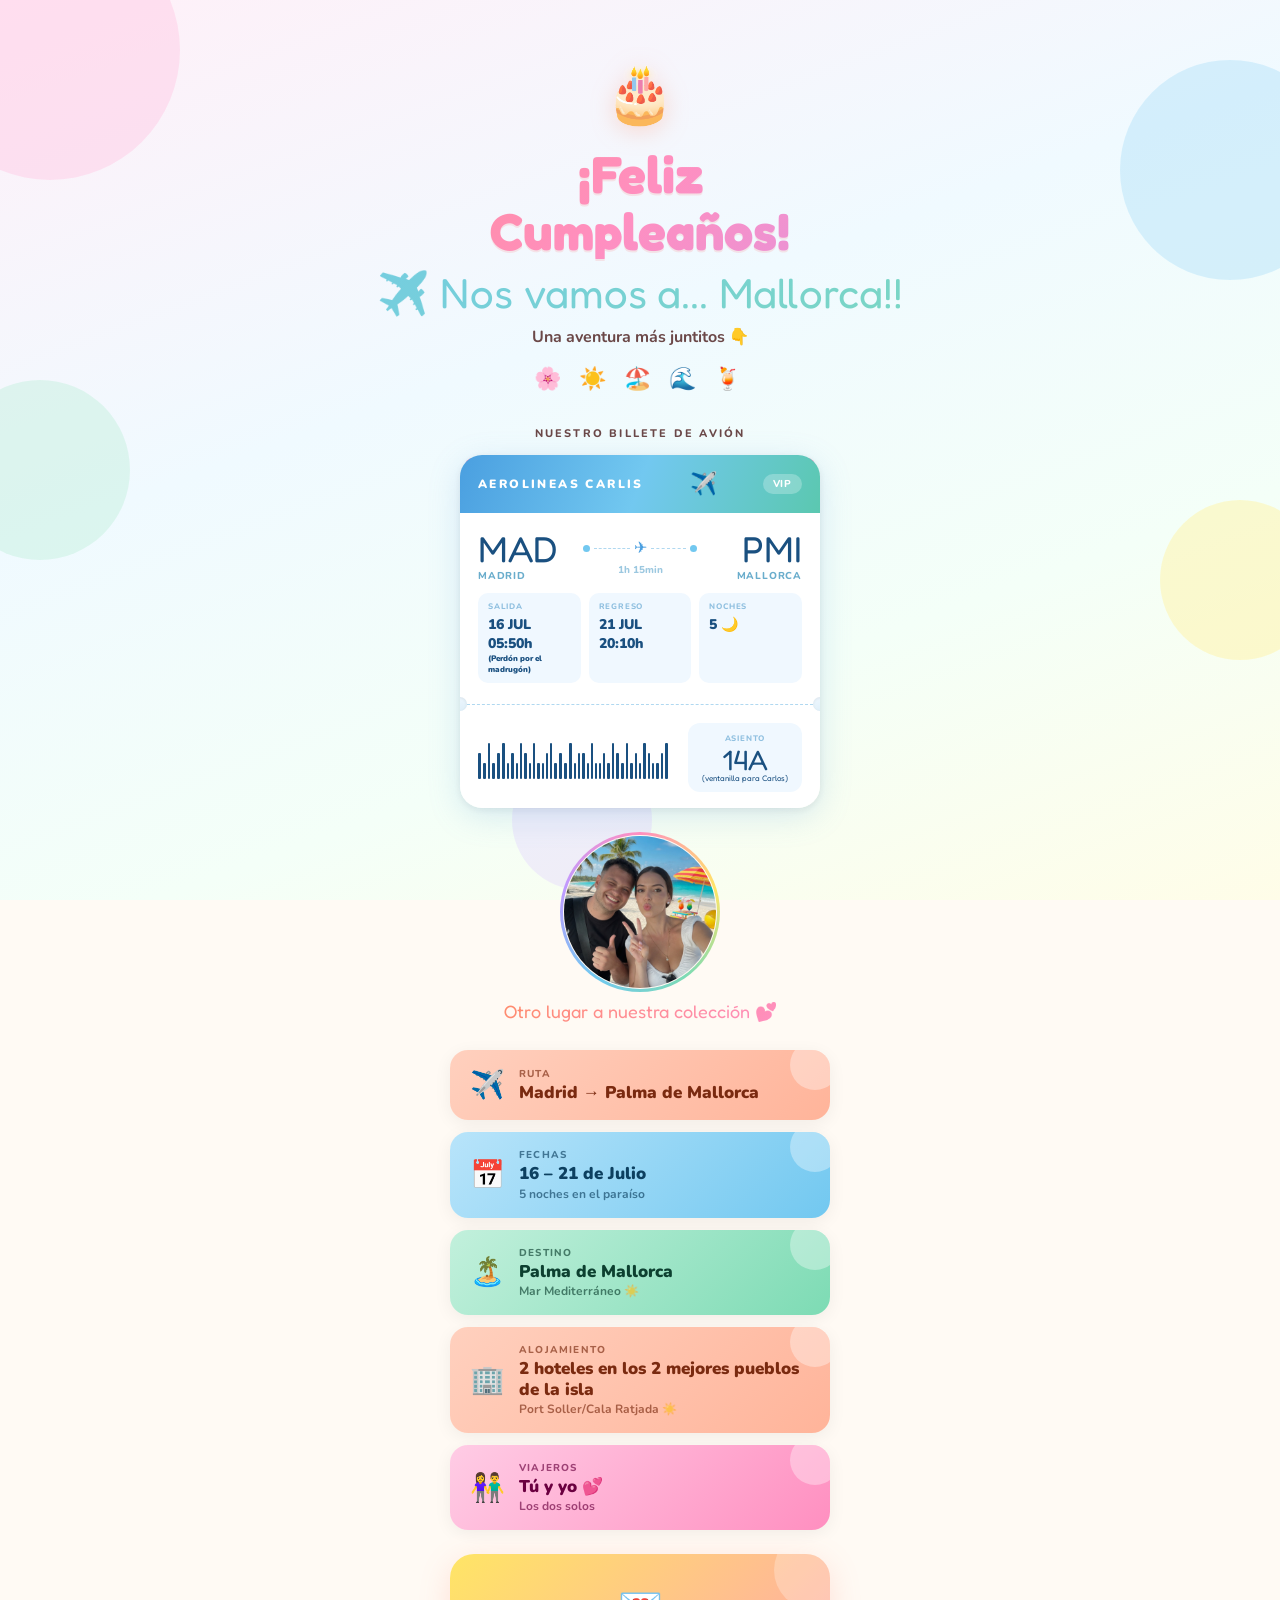
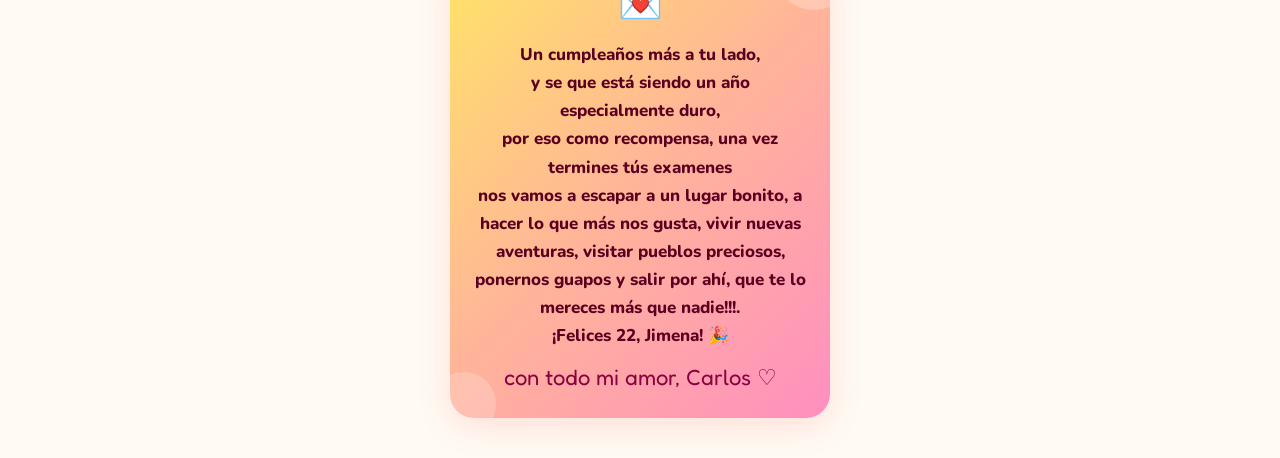
==== commit ecbeb7b6: "Update index.html" ====
--- a/index.html
+++ b/index.html
@@ -316,6 +316,7 @@
 .c2 { background:linear-gradient(135deg,#B8E4FA,#72C8F0); color:#0D4060; }
 .c3 { background:linear-gradient(135deg,#C2F0DC,#7DDBB4); color:#0D4030; }
 .c4 { background:linear-gradient(135deg,#FFCCE5,#FF8FC0); color:#6B0040; }
+.c5 { background:linear-gradient(135deg,#FFD0BE,#FFB49A); color:#7A2A10; }
 
 /* ═══════════════════════════
    MESSAGE CARD
@@ -663,7 +664,7 @@
   <span class="hero-emoji">🎂</span>
   <h1>¡Feliz<br>Cumpleaños!</h1>
   <p class="h1-line2">✈️ Nos vamos a... Mallorca!!</p>
-  <p class="tagline">Tu regalo está aquí abajo 👇</p>
+  <p class="tagline">Una aventura más juntitos  👇</p>
   <div class="emoji-row">🌸 ☀️ 🏖️ 🌊 🍹</div>
 </section>
 
@@ -678,7 +679,7 @@
     <div class="bp">
       <!-- Header -->
       <div class="bp-head">
-        <span class="bp-airline">Ryanair</span>
+        <span class="bp-airline">Aerolineas Carlis</span>
         <span class="bp-plane-anim">✈️</span>
         <span class="bp-badge">VIP</span>
       </div>
@@ -711,6 +712,7 @@
           <div class="bp-field-lbl">Salida</div>
           <div class="bp-field-val">16 JUL</div>
           <div class="bp-field-val">05:50h</div>
+          <div class="bp-field-val" style="font-size: 0.5em;">(Perdón por el madrugón)</div>
         </div>
         <div class="bp-field">
           <div class="bp-field-lbl">Regreso</div>
@@ -751,7 +753,7 @@
       <img src="img/foto1.JPG" alt="foto" style="width: 100%; height: 100%; object-fit: cover;">
     </div>
   </div>
-  <p class="photo-caption">Una aventura más 💕</p>
+  <p class="photo-caption">Otro lugar a nuestra colección 💕</p>
 </div>
 
 <!-- ── INFO CARDS ── -->
@@ -779,6 +781,14 @@
       <div class="ic-sub">Mar Mediterráneo ☀️</div>
     </div>
   </div>
+    <div class="info-card c5">
+    <span class="ic-icon">🏢</span>
+    <div>
+      <div class="ic-lbl">Alojamiento</div>
+      <div class="ic-val">2 hoteles en los 2 mejores pueblos de la isla</div>
+      <div class="ic-sub">Port Soller/Cala Ratjada ☀️</div>
+    </div>
+  </div>
   <div class="info-card c4">
     <span class="ic-icon">👫</span>
     <div>
@@ -794,13 +804,14 @@
   <div class="msg-card">
     <span class="msg-icon">💌</span>
     <p class="msg-text">
-      Porque te mereces el sol,<br>
-      el mar, y los mejores días<br>
-      del verano a mi lado.<br>
+      Un cumpleaños más a tu lado,<br>
+      y se que está siendo un año especialmente duro,<br>
+      por eso como recompensa, una vez termines tús examenes<br>
+      nos vamos a escapar a un lugar bonito, a hacer lo que más nos gusta, vivir nuevas aventuras, visitar pueblos preciosos, ponernos guapos y salir por ahí, que te lo mereces más que nadie!!!.
       <br>
-      ¡Feliz cumpleaños, amor! 🎉
+      ¡Felices 22, Jimena! 🎉
     </p>
-    <div class="msg-sig">con todo mi amor ♡</div>
+    <div class="msg-sig">con todo mi amor, Carlos ♡</div>
   </div>
 </div>
 
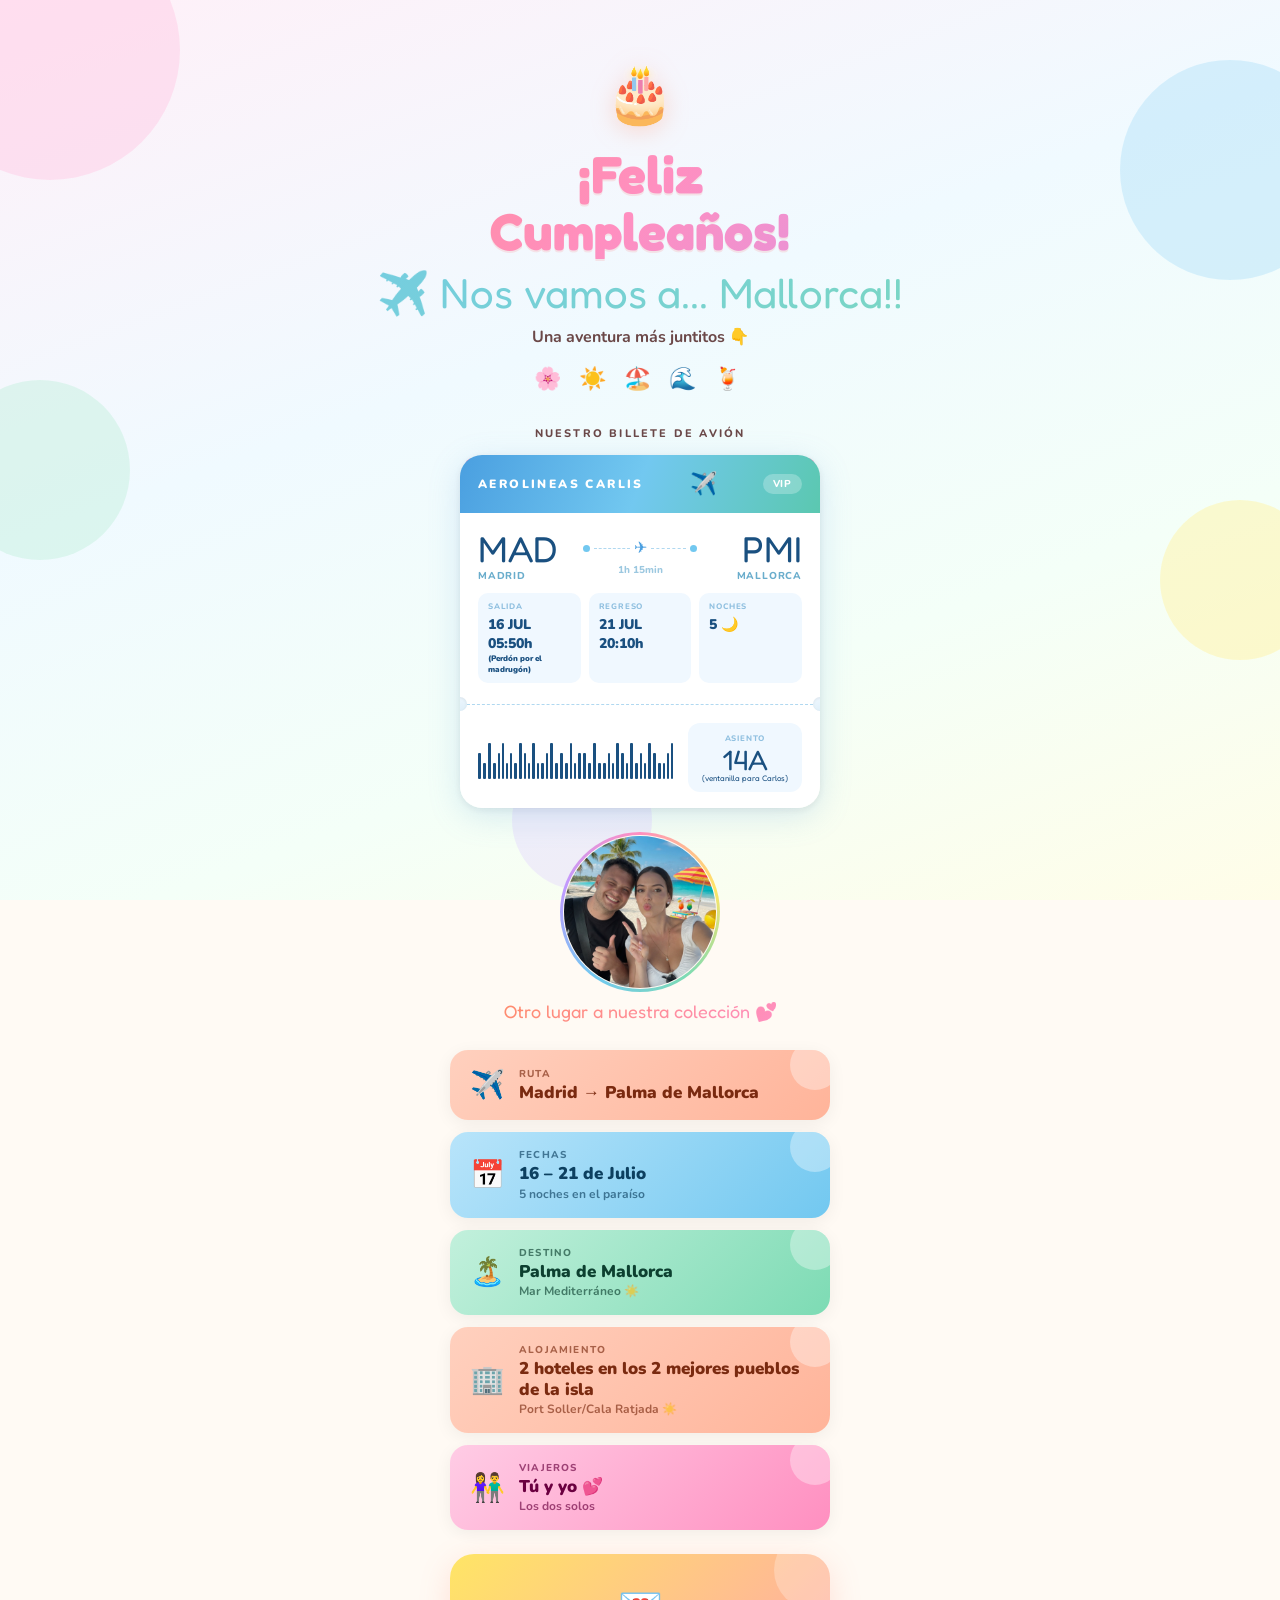
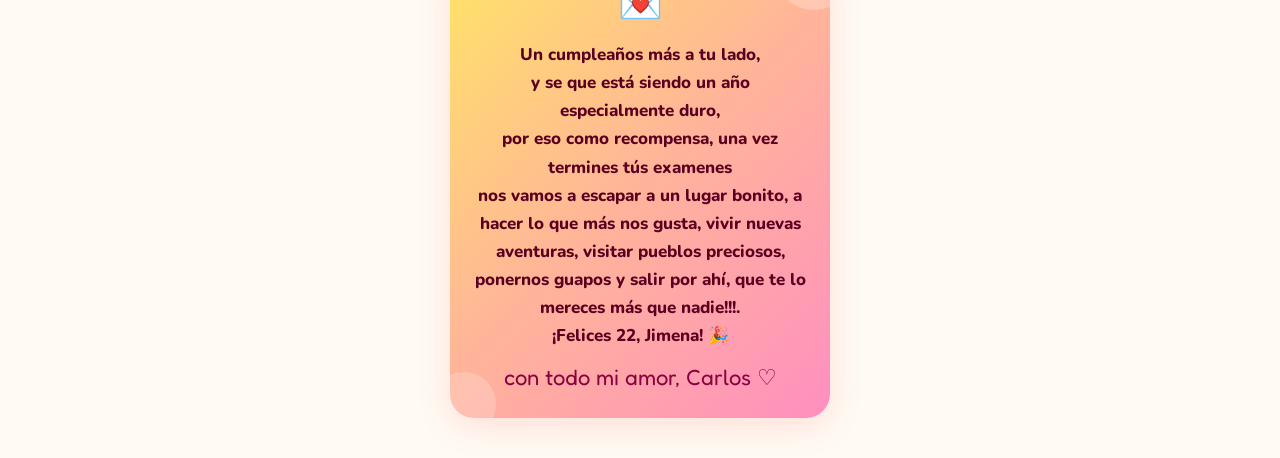
==== commit 3a58382d: "Update index.html" ====
--- a/index.html
+++ b/index.html
@@ -465,7 +465,7 @@
 /* The whole plane + trail unit moves across */
 #plane-unit {
   position: absolute;
-  top: 33%;
+  top: 35%;
   left: 0;
   transform: translateX(-110vw);
   animation: planeAcross 100.4s cubic-bezier(0.4, 0, 0.2, 1) 0.0s forwards;
